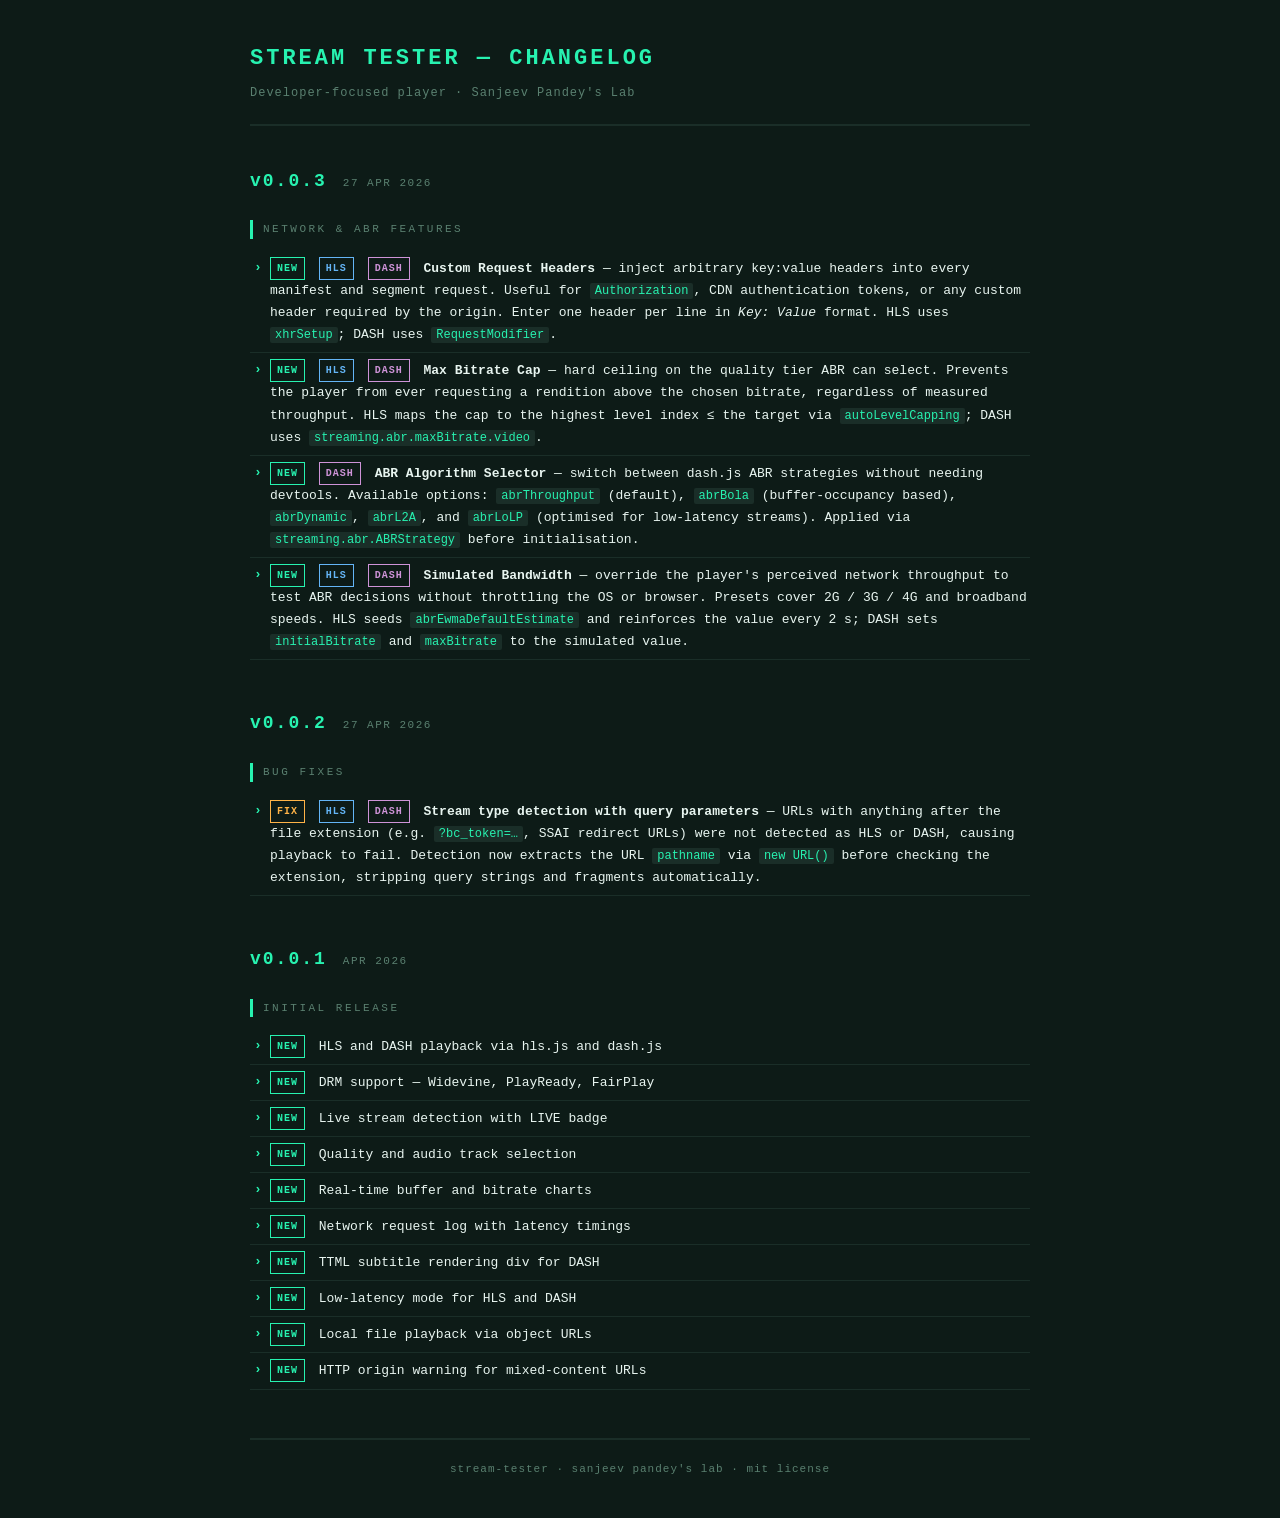
==== docs/changelog.html @ e277fc42 "more dev options" ====
<!DOCTYPE html>
<html lang="en">
  <head>
    <meta charset="utf-8" />
    <meta name="viewport" content="width=device-width, initial-scale=1" />
    <title>Changelog — Stream Tester</title>
    <style>
      :root {
        --bg: #0d1b17;
        --surface: #111f1b;
        --border: #1a2e28;
        --text: #e8f5f0;
        --muted: #5a8070;
        --accent: #27f2b0;
        --accent-alt: #1ac98f;
        --warn: #ffb347;
      }

      * {
        box-sizing: border-box;
        margin: 0;
        padding: 0;
      }

      body {
        background: var(--bg);
        color: var(--text);
        font-family: "Courier New", Courier, monospace;
        font-size: 14px;
        line-height: 1.7;
        padding: 40px 24px;
      }

      .container {
        max-width: 780px;
        margin: 0 auto;
      }

      header {
        border-bottom: 2px solid var(--border);
        padding-bottom: 20px;
        margin-bottom: 40px;
      }

      header h1 {
        font-size: 22px;
        letter-spacing: 3px;
        text-transform: uppercase;
        color: var(--accent);
      }

      header p {
        color: var(--muted);
        font-size: 12px;
        margin-top: 6px;
        letter-spacing: 1px;
      }

      .release {
        margin-bottom: 48px;
      }

      .release-header {
        display: flex;
        align-items: baseline;
        gap: 16px;
        margin-bottom: 20px;
      }

      .release-version {
        font-size: 18px;
        font-weight: 700;
        letter-spacing: 2px;
        color: var(--accent);
      }

      .release-date {
        font-size: 11px;
        color: var(--muted);
        letter-spacing: 1.5px;
        text-transform: uppercase;
      }

      .section-title {
        font-size: 11px;
        text-transform: uppercase;
        letter-spacing: 2.5px;
        color: var(--muted);
        border-left: 3px solid var(--accent);
        padding-left: 10px;
        margin-bottom: 12px;
        margin-top: 24px;
      }

      ul {
        list-style: none;
        padding: 0;
      }

      ul li {
        padding: 6px 0 6px 20px;
        border-bottom: 1px solid var(--border);
        position: relative;
        font-size: 13px;
        color: var(--text);
      }

      ul li::before {
        content: "›";
        position: absolute;
        left: 4px;
        color: var(--accent);
        font-weight: 700;
      }

      .tag {
        display: inline-block;
        font-size: 10px;
        font-weight: 700;
        letter-spacing: 1px;
        text-transform: uppercase;
        padding: 2px 6px;
        margin-right: 6px;
        border: 1px solid;
        vertical-align: middle;
      }

      .tag.new { color: var(--accent); border-color: var(--accent); }
      .tag.fix { color: var(--warn); border-color: var(--warn); }
      .tag.hls { color: #64b5f6; border-color: #64b5f6; }
      .tag.dash { color: #ce93d8; border-color: #ce93d8; }

      code {
        background: var(--border);
        padding: 1px 5px;
        border-radius: 2px;
        font-family: inherit;
        font-size: 12px;
        color: var(--accent);
      }

      footer {
        border-top: 2px solid var(--border);
        padding-top: 20px;
        margin-top: 40px;
        font-size: 11px;
        color: var(--muted);
        letter-spacing: 1px;
        text-align: center;
      }
    </style>
  </head>
  <body>
    <div class="container">
      <header>
        <h1>Stream Tester — Changelog</h1>
        <p>Developer-focused player · Sanjeev Pandey's Lab</p>
      </header>

      <!-- v0.0.3 -->
      <div class="release">
        <div class="release-header">
          <span class="release-version">v0.0.3</span>
          <span class="release-date">27 Apr 2026</span>
        </div>

        <div class="section-title">Network &amp; ABR Features</div>
        <ul>
          <li>
            <span class="tag new">New</span>
            <span class="tag hls">HLS</span>
            <span class="tag dash">DASH</span>
            <strong>Custom Request Headers</strong> — inject arbitrary key:value headers into
            every manifest and segment request. Useful for <code>Authorization</code>, CDN
            authentication tokens, or any custom header required by the origin. Enter one header
            per line in <em>Key: Value</em> format. HLS uses <code>xhrSetup</code>;
            DASH uses <code>RequestModifier</code>.
          </li>
          <li>
            <span class="tag new">New</span>
            <span class="tag hls">HLS</span>
            <span class="tag dash">DASH</span>
            <strong>Max Bitrate Cap</strong> — hard ceiling on the quality tier ABR can select.
            Prevents the player from ever requesting a rendition above the chosen bitrate,
            regardless of measured throughput. HLS maps the cap to the highest level index
            ≤ the target via <code>autoLevelCapping</code>; DASH uses
            <code>streaming.abr.maxBitrate.video</code>.
          </li>
          <li>
            <span class="tag new">New</span>
            <span class="tag dash">DASH</span>
            <strong>ABR Algorithm Selector</strong> — switch between dash.js ABR strategies
            without needing devtools. Available options: <code>abrThroughput</code> (default),
            <code>abrBola</code> (buffer-occupancy based), <code>abrDynamic</code>,
            <code>abrL2A</code>, and <code>abrLoLP</code> (optimised for low-latency streams).
            Applied via <code>streaming.abr.ABRStrategy</code> before initialisation.
          </li>
          <li>
            <span class="tag new">New</span>
            <span class="tag hls">HLS</span>
            <span class="tag dash">DASH</span>
            <strong>Simulated Bandwidth</strong> — override the player's perceived network
            throughput to test ABR decisions without throttling the OS or browser. Presets cover
            2G / 3G / 4G and broadband speeds. HLS seeds <code>abrEwmaDefaultEstimate</code>
            and reinforces the value every 2 s; DASH sets <code>initialBitrate</code> and
            <code>maxBitrate</code> to the simulated value.
          </li>
        </ul>
      </div>

      <!-- v0.0.2 -->
      <div class="release">
        <div class="release-header">
          <span class="release-version">v0.0.2</span>
          <span class="release-date">27 Apr 2026</span>
        </div>

        <div class="section-title">Bug Fixes</div>
        <ul>
          <li>
            <span class="tag fix">Fix</span>
            <span class="tag hls">HLS</span>
            <span class="tag dash">DASH</span>
            <strong>Stream type detection with query parameters</strong> — URLs with anything
            after the file extension (e.g. <code>?bc_token=…</code>, SSAI redirect URLs) were
            not detected as HLS or DASH, causing playback to fail. Detection now extracts the
            URL <code>pathname</code> via <code>new URL()</code> before checking the extension,
            stripping query strings and fragments automatically.
          </li>
        </ul>
      </div>

      <!-- v0.0.1 -->
      <div class="release">
        <div class="release-header">
          <span class="release-version">v0.0.1</span>
          <span class="release-date">Apr 2026</span>
        </div>

        <div class="section-title">Initial Release</div>
        <ul>
          <li><span class="tag new">New</span> HLS and DASH playback via hls.js and dash.js</li>
          <li><span class="tag new">New</span> DRM support — Widevine, PlayReady, FairPlay</li>
          <li><span class="tag new">New</span> Live stream detection with LIVE badge</li>
          <li><span class="tag new">New</span> Quality and audio track selection</li>
          <li><span class="tag new">New</span> Real-time buffer and bitrate charts</li>
          <li><span class="tag new">New</span> Network request log with latency timings</li>
          <li><span class="tag new">New</span> TTML subtitle rendering div for DASH</li>
          <li><span class="tag new">New</span> Low-latency mode for HLS and DASH</li>
          <li><span class="tag new">New</span> Local file playback via object URLs</li>
          <li><span class="tag new">New</span> HTTP origin warning for mixed-content URLs</li>
        </ul>
      </div>

      <footer>stream-tester · sanjeev pandey's lab · mit license</footer>
    </div>
  </body>
</html>
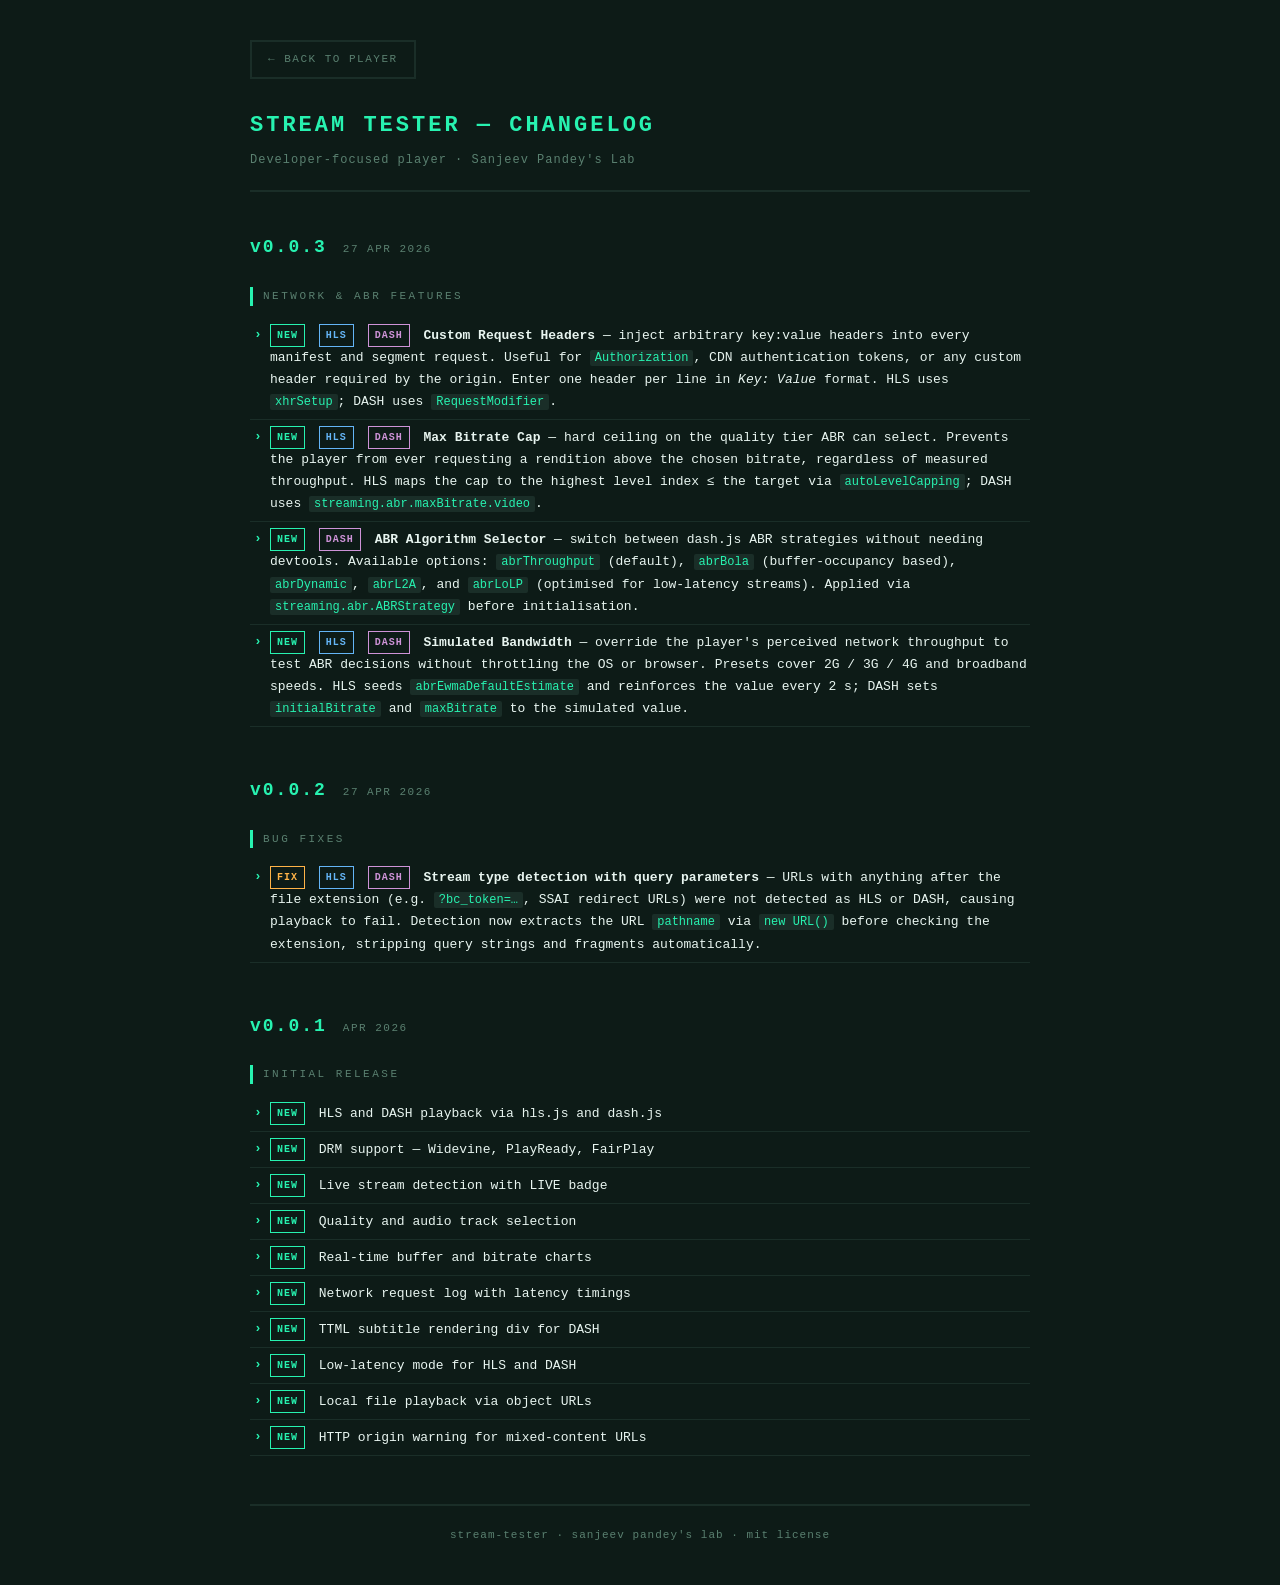
==== commit a4a69984: "more dev options: x2" ====
--- a/docs/changelog.html
+++ b/docs/changelog.html
@@ -148,10 +148,29 @@
         letter-spacing: 1px;
         text-align: center;
       }
+
+      .back-btn {
+        display: inline-block;
+        margin-bottom: 28px;
+        padding: 8px 16px;
+        border: 2px solid var(--border);
+        color: var(--muted);
+        font-family: inherit;
+        font-size: 11px;
+        text-transform: uppercase;
+        letter-spacing: 1.5px;
+        text-decoration: none;
+      }
+
+      .back-btn:hover {
+        border-color: var(--accent);
+        color: var(--accent);
+      }
     </style>
   </head>
   <body>
     <div class="container">
+      <a href="../index.html" class="back-btn">← Back to Player</a>
       <header>
         <h1>Stream Tester — Changelog</h1>
         <p>Developer-focused player · Sanjeev Pandey's Lab</p>
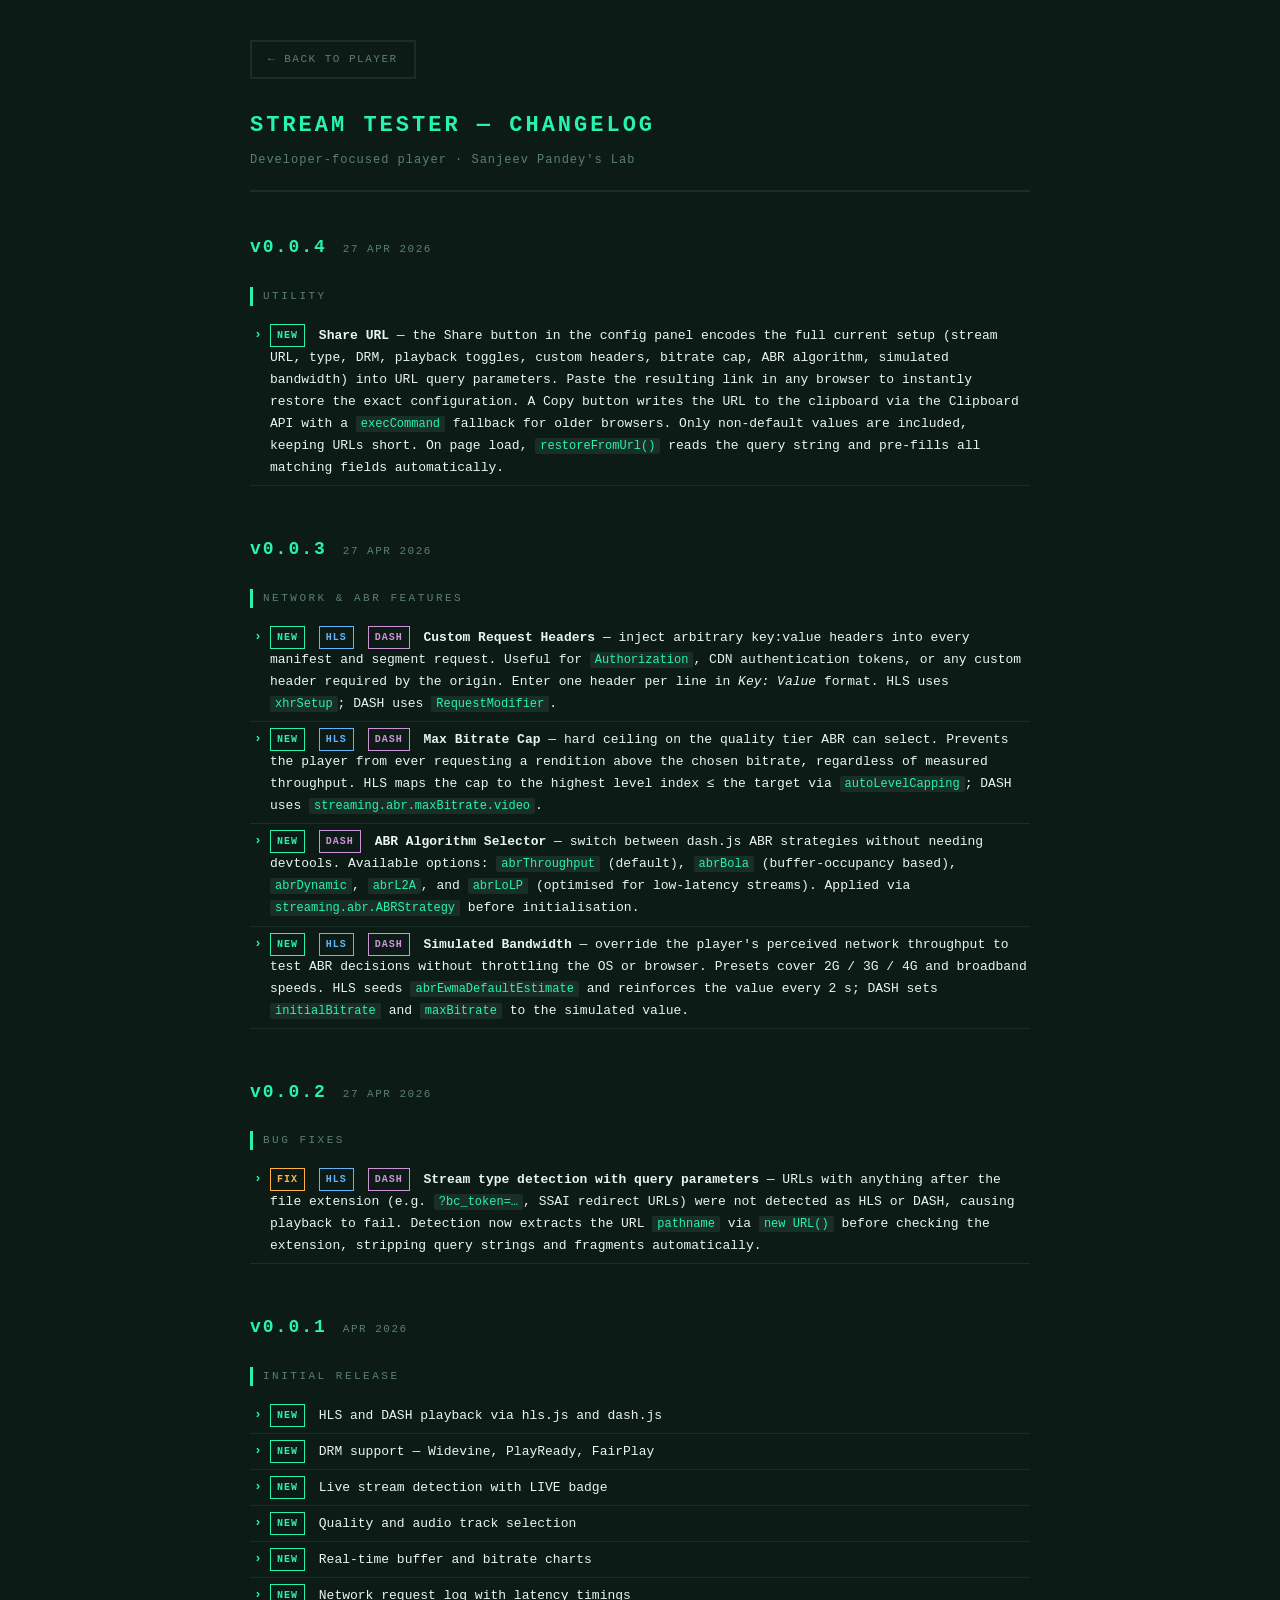
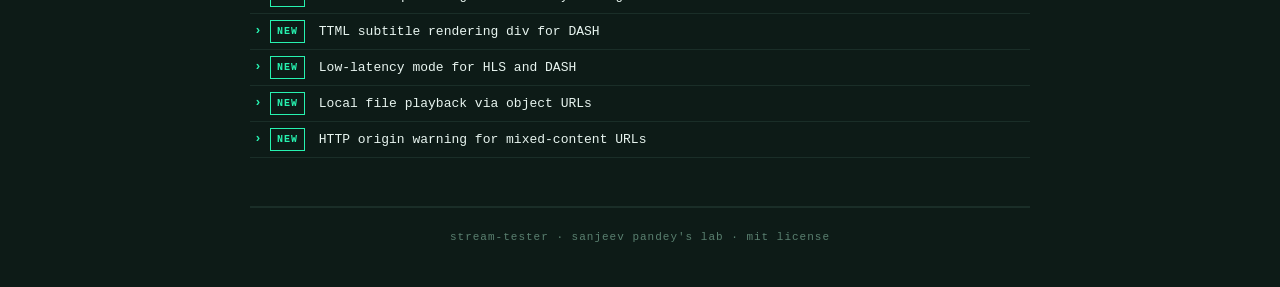
==== commit 9da29ff7: "adding share option" ====
--- a/docs/changelog.html
+++ b/docs/changelog.html
@@ -176,6 +176,29 @@
         <p>Developer-focused player · Sanjeev Pandey's Lab</p>
       </header>
 
+      <!-- v0.0.4 -->
+      <div class="release">
+        <div class="release-header">
+          <span class="release-version">v0.0.4</span>
+          <span class="release-date">27 Apr 2026</span>
+        </div>
+
+        <div class="section-title">Utility</div>
+        <ul>
+          <li>
+            <span class="tag new">New</span>
+            <strong>Share URL</strong> — the Share button in the config panel encodes the full
+            current setup (stream URL, type, DRM, playback toggles, custom headers, bitrate cap,
+            ABR algorithm, simulated bandwidth) into URL query parameters. Paste the resulting
+            link in any browser to instantly restore the exact configuration. A Copy button
+            writes the URL to the clipboard via the Clipboard API with a <code>execCommand</code>
+            fallback for older browsers. Only non-default values are included, keeping URLs short.
+            On page load, <code>restoreFromUrl()</code> reads the query string and pre-fills
+            all matching fields automatically.
+          </li>
+        </ul>
+      </div>
+
       <!-- v0.0.3 -->
       <div class="release">
         <div class="release-header">
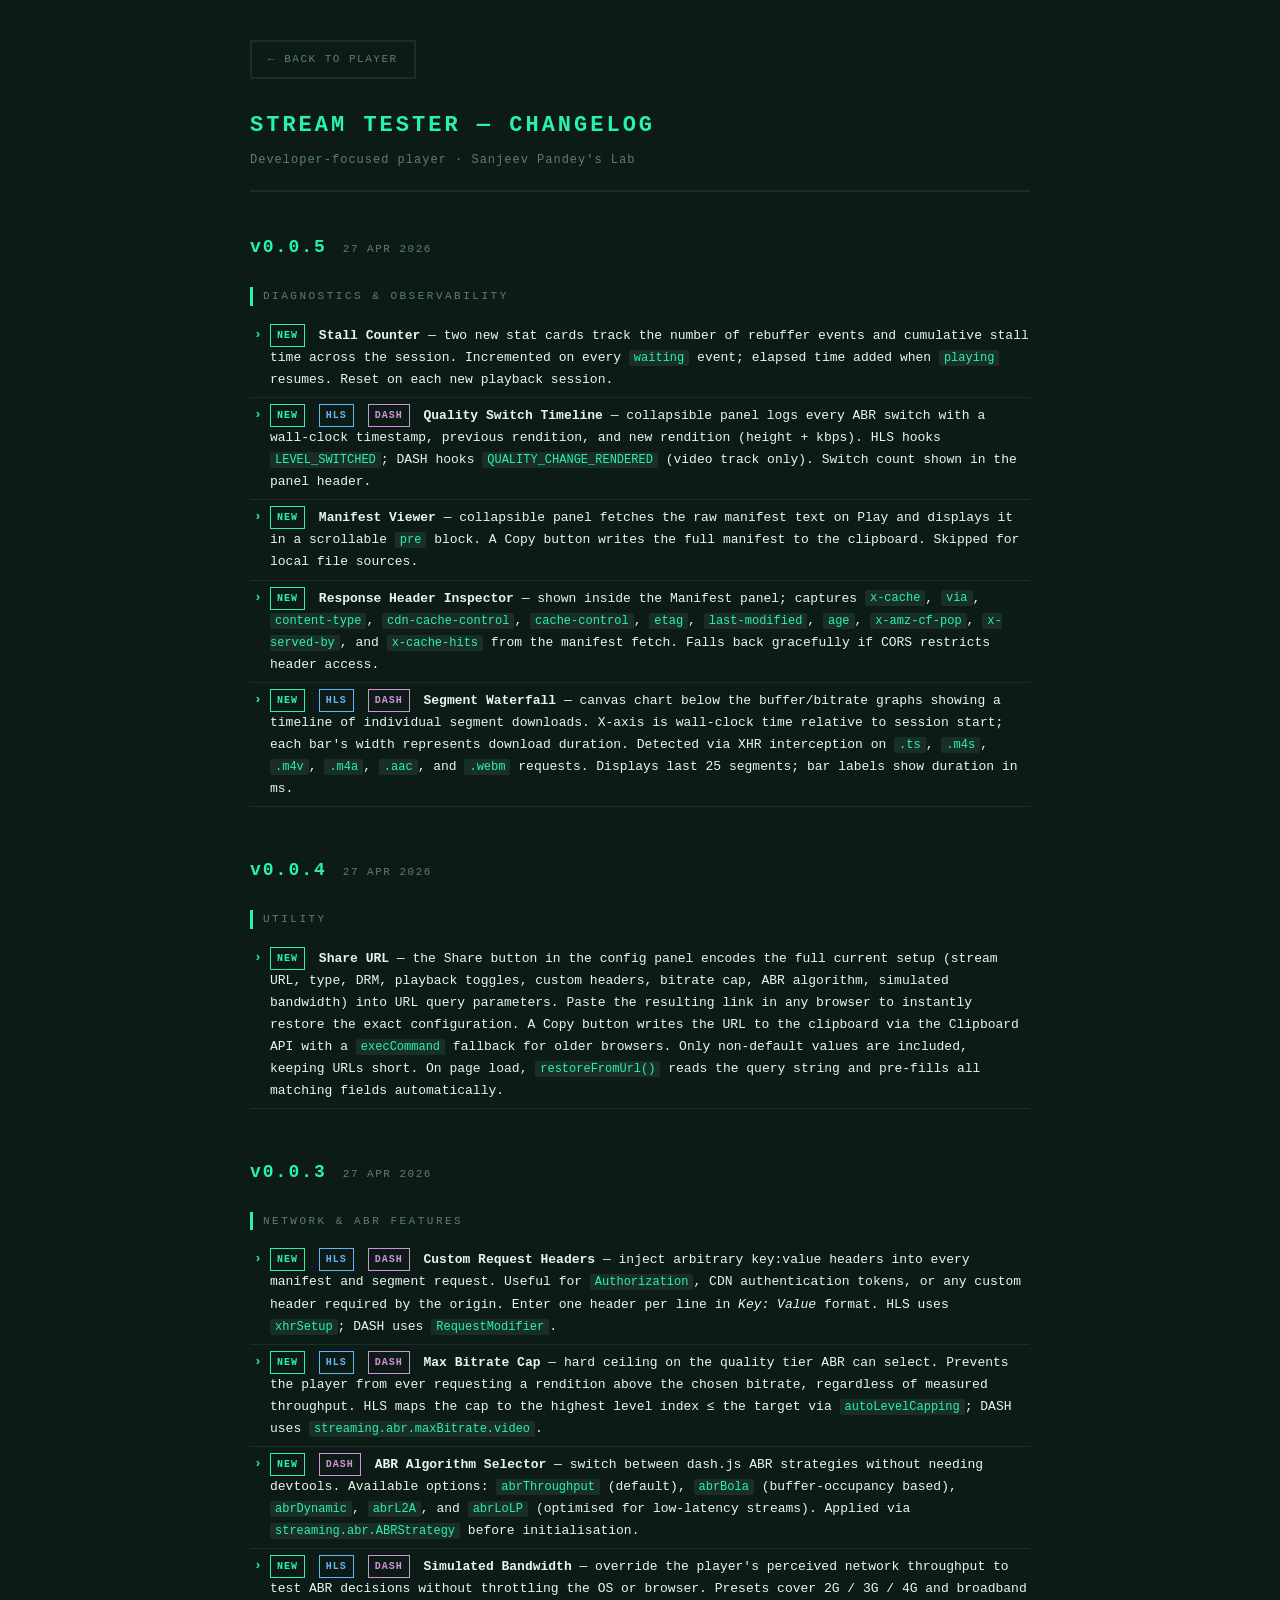
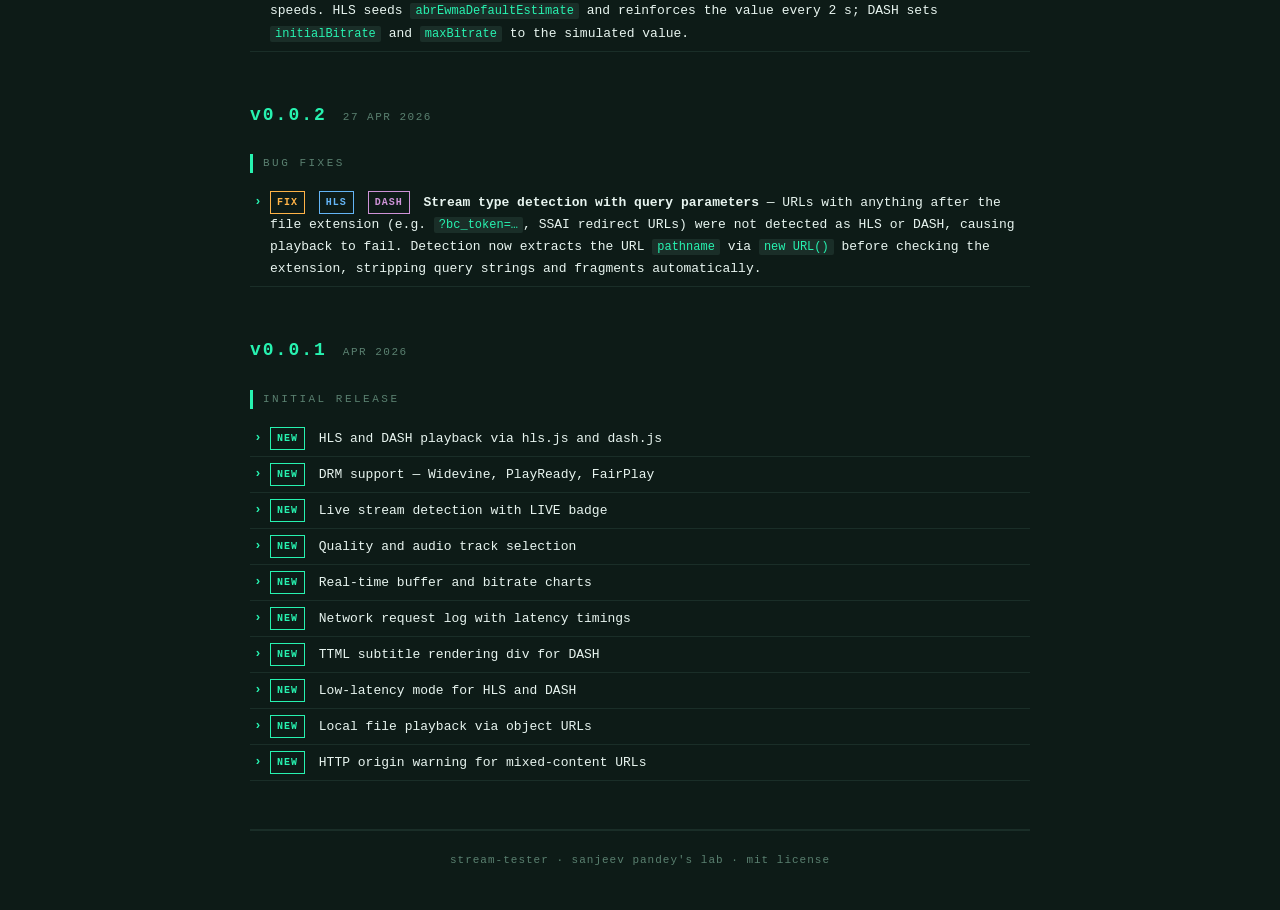
==== commit bfb58209: "manifest checker" ====
--- a/docs/changelog.html
+++ b/docs/changelog.html
@@ -176,6 +176,61 @@
         <p>Developer-focused player · Sanjeev Pandey's Lab</p>
       </header>
 
+      <!-- v0.0.5 -->
+      <div class="release">
+        <div class="release-header">
+          <span class="release-version">v0.0.5</span>
+          <span class="release-date">27 Apr 2026</span>
+        </div>
+
+        <div class="section-title">Diagnostics &amp; Observability</div>
+        <ul>
+          <li>
+            <span class="tag new">New</span>
+            <strong>Stall Counter</strong> — two new stat cards track the number of rebuffer
+            events and cumulative stall time across the session. Incremented on every
+            <code>waiting</code> event; elapsed time added when <code>playing</code> resumes.
+            Reset on each new playback session.
+          </li>
+          <li>
+            <span class="tag new">New</span>
+            <span class="tag hls">HLS</span>
+            <span class="tag dash">DASH</span>
+            <strong>Quality Switch Timeline</strong> — collapsible panel logs every ABR switch
+            with a wall-clock timestamp, previous rendition, and new rendition (height + kbps).
+            HLS hooks <code>LEVEL_SWITCHED</code>; DASH hooks
+            <code>QUALITY_CHANGE_RENDERED</code> (video track only). Switch count shown in
+            the panel header.
+          </li>
+          <li>
+            <span class="tag new">New</span>
+            <strong>Manifest Viewer</strong> — collapsible panel fetches the raw manifest
+            text on Play and displays it in a scrollable <code>pre</code> block. A Copy
+            button writes the full manifest to the clipboard. Skipped for local file sources.
+          </li>
+          <li>
+            <span class="tag new">New</span>
+            <strong>Response Header Inspector</strong> — shown inside the Manifest panel;
+            captures <code>x-cache</code>, <code>via</code>, <code>content-type</code>,
+            <code>cdn-cache-control</code>, <code>cache-control</code>, <code>etag</code>,
+            <code>last-modified</code>, <code>age</code>, <code>x-amz-cf-pop</code>,
+            <code>x-served-by</code>, and <code>x-cache-hits</code> from the manifest fetch.
+            Falls back gracefully if CORS restricts header access.
+          </li>
+          <li>
+            <span class="tag new">New</span>
+            <span class="tag hls">HLS</span>
+            <span class="tag dash">DASH</span>
+            <strong>Segment Waterfall</strong> — canvas chart below the buffer/bitrate graphs
+            showing a timeline of individual segment downloads. X-axis is wall-clock time
+            relative to session start; each bar's width represents download duration.
+            Detected via XHR interception on <code>.ts</code>, <code>.m4s</code>,
+            <code>.m4v</code>, <code>.m4a</code>, <code>.aac</code>, and <code>.webm</code>
+            requests. Displays last 25 segments; bar labels show duration in ms.
+          </li>
+        </ul>
+      </div>
+
       <!-- v0.0.4 -->
       <div class="release">
         <div class="release-header">
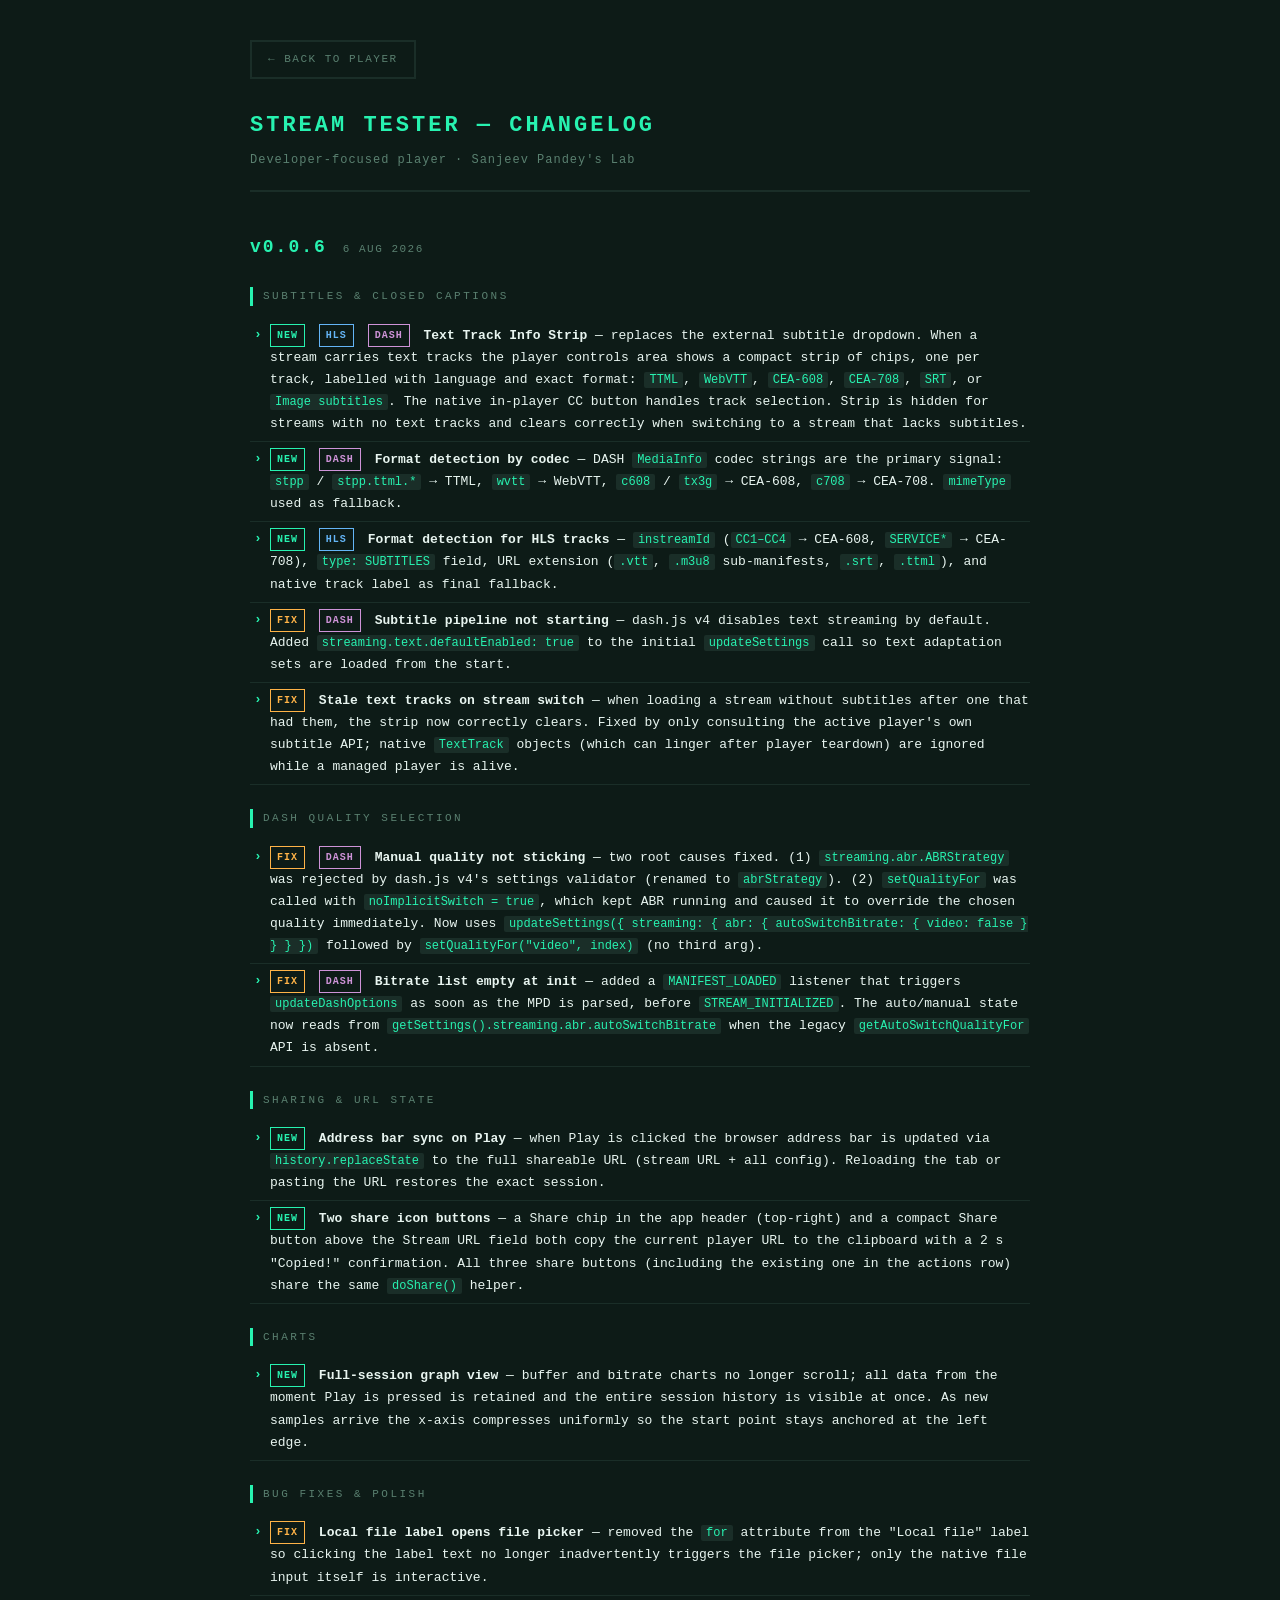
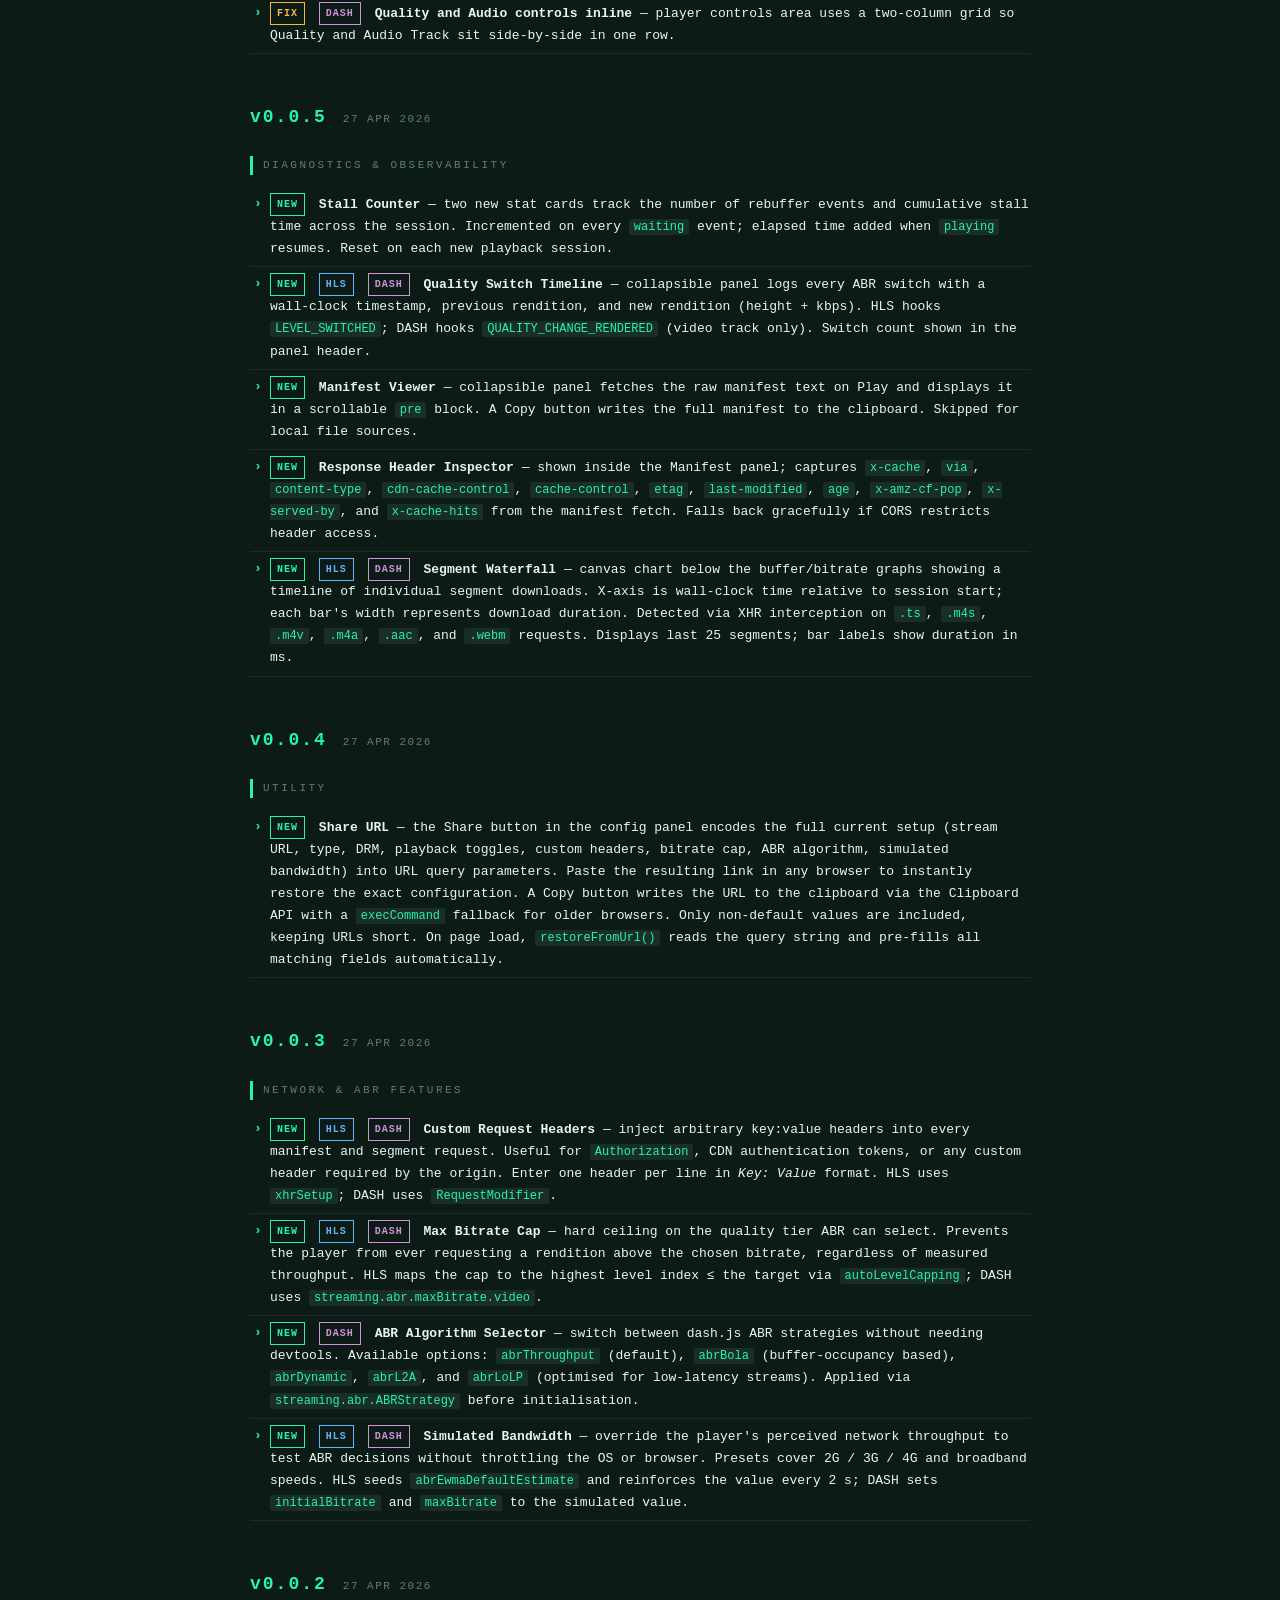
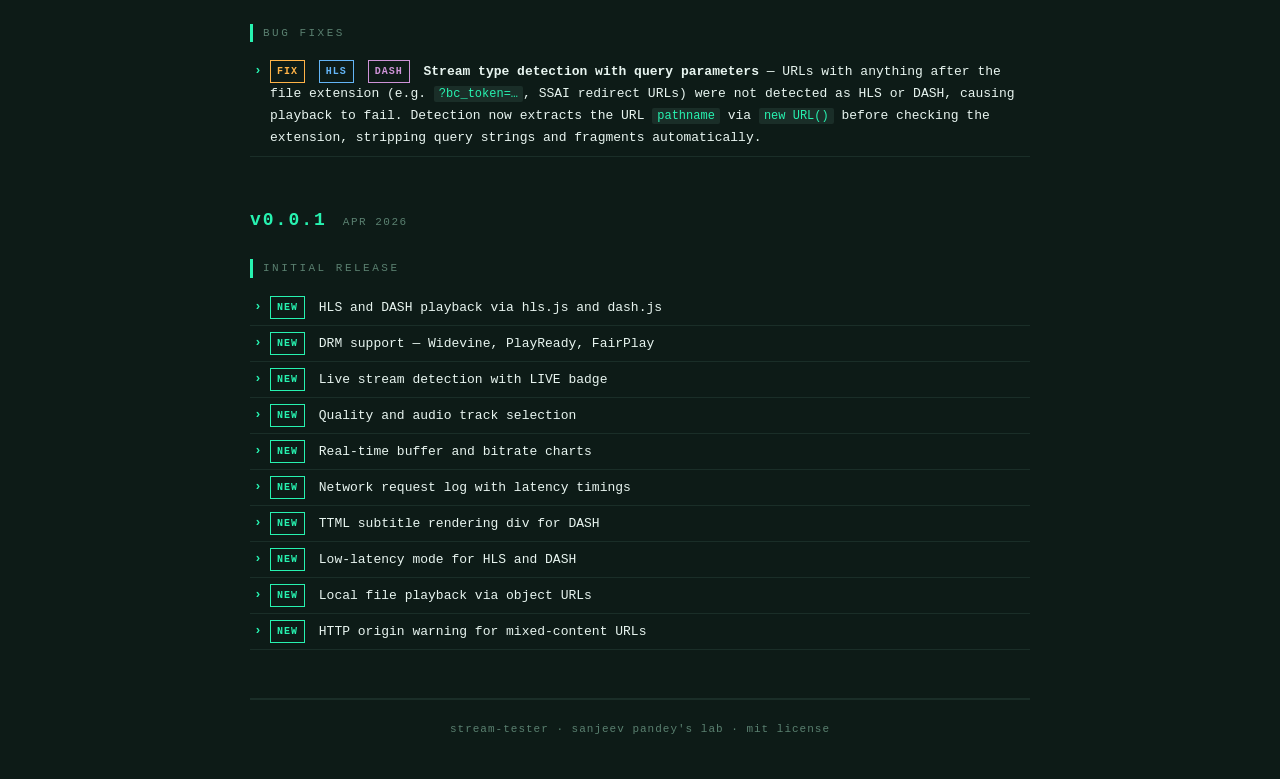
==== commit 7df47a9f: "version & changelog update" ====
--- a/docs/changelog.html
+++ b/docs/changelog.html
@@ -176,6 +176,133 @@
         <p>Developer-focused player · Sanjeev Pandey's Lab</p>
       </header>
 
+      <!-- v0.0.6 -->
+      <div class="release">
+        <div class="release-header">
+          <span class="release-version">v0.0.6</span>
+          <span class="release-date">6 Aug 2026</span>
+        </div>
+
+        <div class="section-title">Subtitles &amp; Closed Captions</div>
+        <ul>
+          <li>
+            <span class="tag new">New</span>
+            <span class="tag hls">HLS</span>
+            <span class="tag dash">DASH</span>
+            <strong>Text Track Info Strip</strong> — replaces the external subtitle dropdown.
+            When a stream carries text tracks the player controls area shows a compact strip of
+            chips, one per track, labelled with language and exact format:
+            <code>TTML</code>, <code>WebVTT</code>, <code>CEA-608</code>, <code>CEA-708</code>,
+            <code>SRT</code>, or <code>Image subtitles</code>. The native in-player CC button
+            handles track selection. Strip is hidden for streams with no text tracks and clears
+            correctly when switching to a stream that lacks subtitles.
+          </li>
+          <li>
+            <span class="tag new">New</span>
+            <span class="tag dash">DASH</span>
+            <strong>Format detection by codec</strong> — DASH <code>MediaInfo</code> codec
+            strings are the primary signal: <code>stpp</code> / <code>stpp.ttml.*</code> →
+            TTML, <code>wvtt</code> → WebVTT, <code>c608</code> / <code>tx3g</code> →
+            CEA-608, <code>c708</code> → CEA-708. <code>mimeType</code> used as fallback.
+          </li>
+          <li>
+            <span class="tag new">New</span>
+            <span class="tag hls">HLS</span>
+            <strong>Format detection for HLS tracks</strong> — <code>instreamId</code>
+            (<code>CC1–CC4</code> → CEA-608, <code>SERVICE*</code> → CEA-708),
+            <code>type: SUBTITLES</code> field, URL extension (<code>.vtt</code>,
+            <code>.m3u8</code> sub-manifests, <code>.srt</code>, <code>.ttml</code>),
+            and native track label as final fallback.
+          </li>
+          <li>
+            <span class="tag fix">Fix</span>
+            <span class="tag dash">DASH</span>
+            <strong>Subtitle pipeline not starting</strong> — dash.js v4 disables text streaming
+            by default. Added <code>streaming.text.defaultEnabled: true</code> to the initial
+            <code>updateSettings</code> call so text adaptation sets are loaded from the start.
+          </li>
+          <li>
+            <span class="tag fix">Fix</span>
+            <strong>Stale text tracks on stream switch</strong> — when loading a stream without
+            subtitles after one that had them, the strip now correctly clears. Fixed by only
+            consulting the active player's own subtitle API; native <code>TextTrack</code>
+            objects (which can linger after player teardown) are ignored while a managed player
+            is alive.
+          </li>
+        </ul>
+
+        <div class="section-title">DASH Quality Selection</div>
+        <ul>
+          <li>
+            <span class="tag fix">Fix</span>
+            <span class="tag dash">DASH</span>
+            <strong>Manual quality not sticking</strong> — two root causes fixed. (1)
+            <code>streaming.abr.ABRStrategy</code> was rejected by dash.js v4's settings
+            validator (renamed to <code>abrStrategy</code>). (2) <code>setQualityFor</code>
+            was called with <code>noImplicitSwitch = true</code>, which kept ABR running and
+            caused it to override the chosen quality immediately. Now uses
+            <code>updateSettings({ streaming: { abr: { autoSwitchBitrate: { video: false } } } })</code>
+            followed by <code>setQualityFor("video", index)</code> (no third arg).
+          </li>
+          <li>
+            <span class="tag fix">Fix</span>
+            <span class="tag dash">DASH</span>
+            <strong>Bitrate list empty at init</strong> — added a
+            <code>MANIFEST_LOADED</code> listener that triggers <code>updateDashOptions</code>
+            as soon as the MPD is parsed, before <code>STREAM_INITIALIZED</code>. The
+            auto/manual state now reads from <code>getSettings().streaming.abr.autoSwitchBitrate</code>
+            when the legacy <code>getAutoSwitchQualityFor</code> API is absent.
+          </li>
+        </ul>
+
+        <div class="section-title">Sharing &amp; URL State</div>
+        <ul>
+          <li>
+            <span class="tag new">New</span>
+            <strong>Address bar sync on Play</strong> — when Play is clicked the browser
+            address bar is updated via <code>history.replaceState</code> to the full shareable
+            URL (stream URL + all config). Reloading the tab or pasting the URL restores the
+            exact session.
+          </li>
+          <li>
+            <span class="tag new">New</span>
+            <strong>Two share icon buttons</strong> — a Share chip in the app header (top-right)
+            and a compact Share button above the Stream URL field both copy the current player
+            URL to the clipboard with a 2 s "Copied!" confirmation. All three share buttons
+            (including the existing one in the actions row) share the same <code>doShare()</code>
+            helper.
+          </li>
+        </ul>
+
+        <div class="section-title">Charts</div>
+        <ul>
+          <li>
+            <span class="tag new">New</span>
+            <strong>Full-session graph view</strong> — buffer and bitrate charts no longer
+            scroll; all data from the moment Play is pressed is retained and the entire
+            session history is visible at once. As new samples arrive the x-axis compresses
+            uniformly so the start point stays anchored at the left edge.
+          </li>
+        </ul>
+
+        <div class="section-title">Bug Fixes &amp; Polish</div>
+        <ul>
+          <li>
+            <span class="tag fix">Fix</span>
+            <strong>Local file label opens file picker</strong> — removed the <code>for</code>
+            attribute from the "Local file" label so clicking the label text no longer
+            inadvertently triggers the file picker; only the native file input itself is
+            interactive.
+          </li>
+          <li>
+            <span class="tag fix">Fix</span>
+            <span class="tag dash">DASH</span>
+            <strong>Quality and Audio controls inline</strong> — player controls area uses a
+            two-column grid so Quality and Audio Track sit side-by-side in one row.
+          </li>
+        </ul>
+      </div>
+
       <!-- v0.0.5 -->
       <div class="release">
         <div class="release-header">
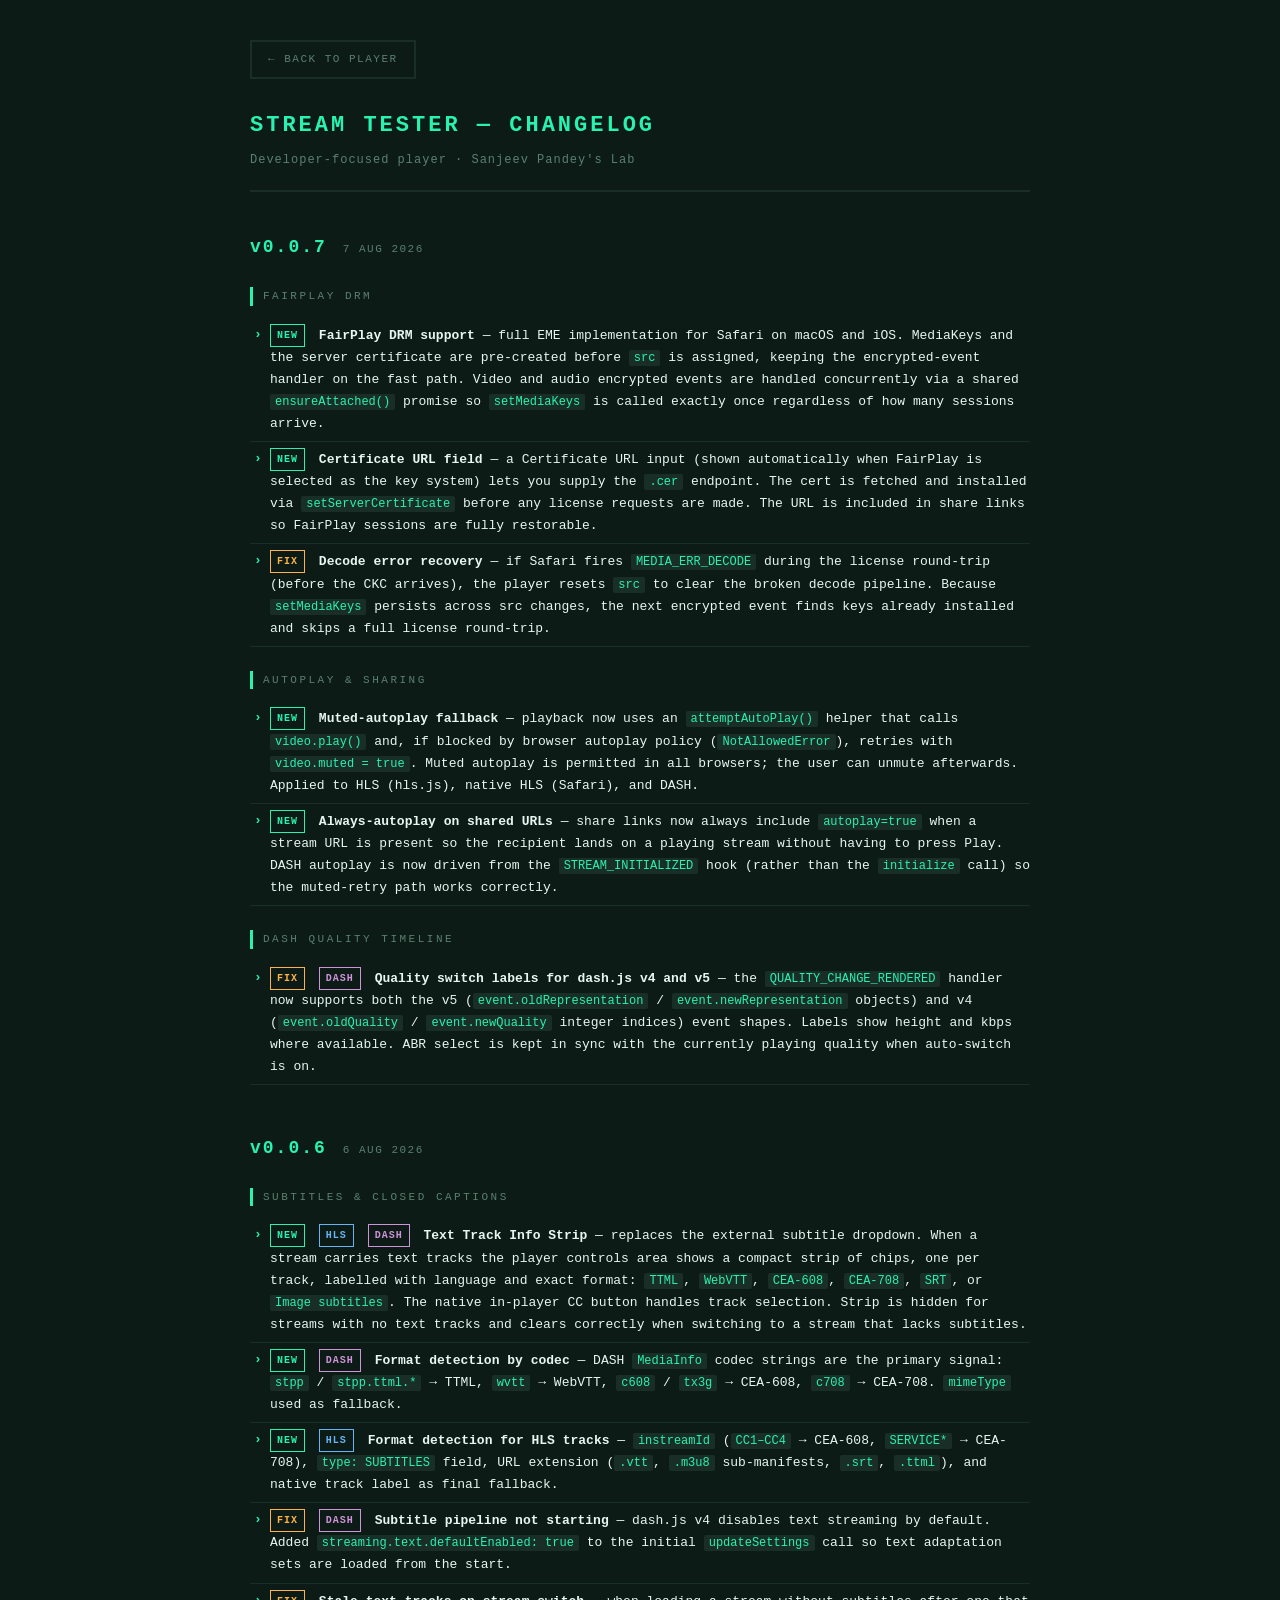
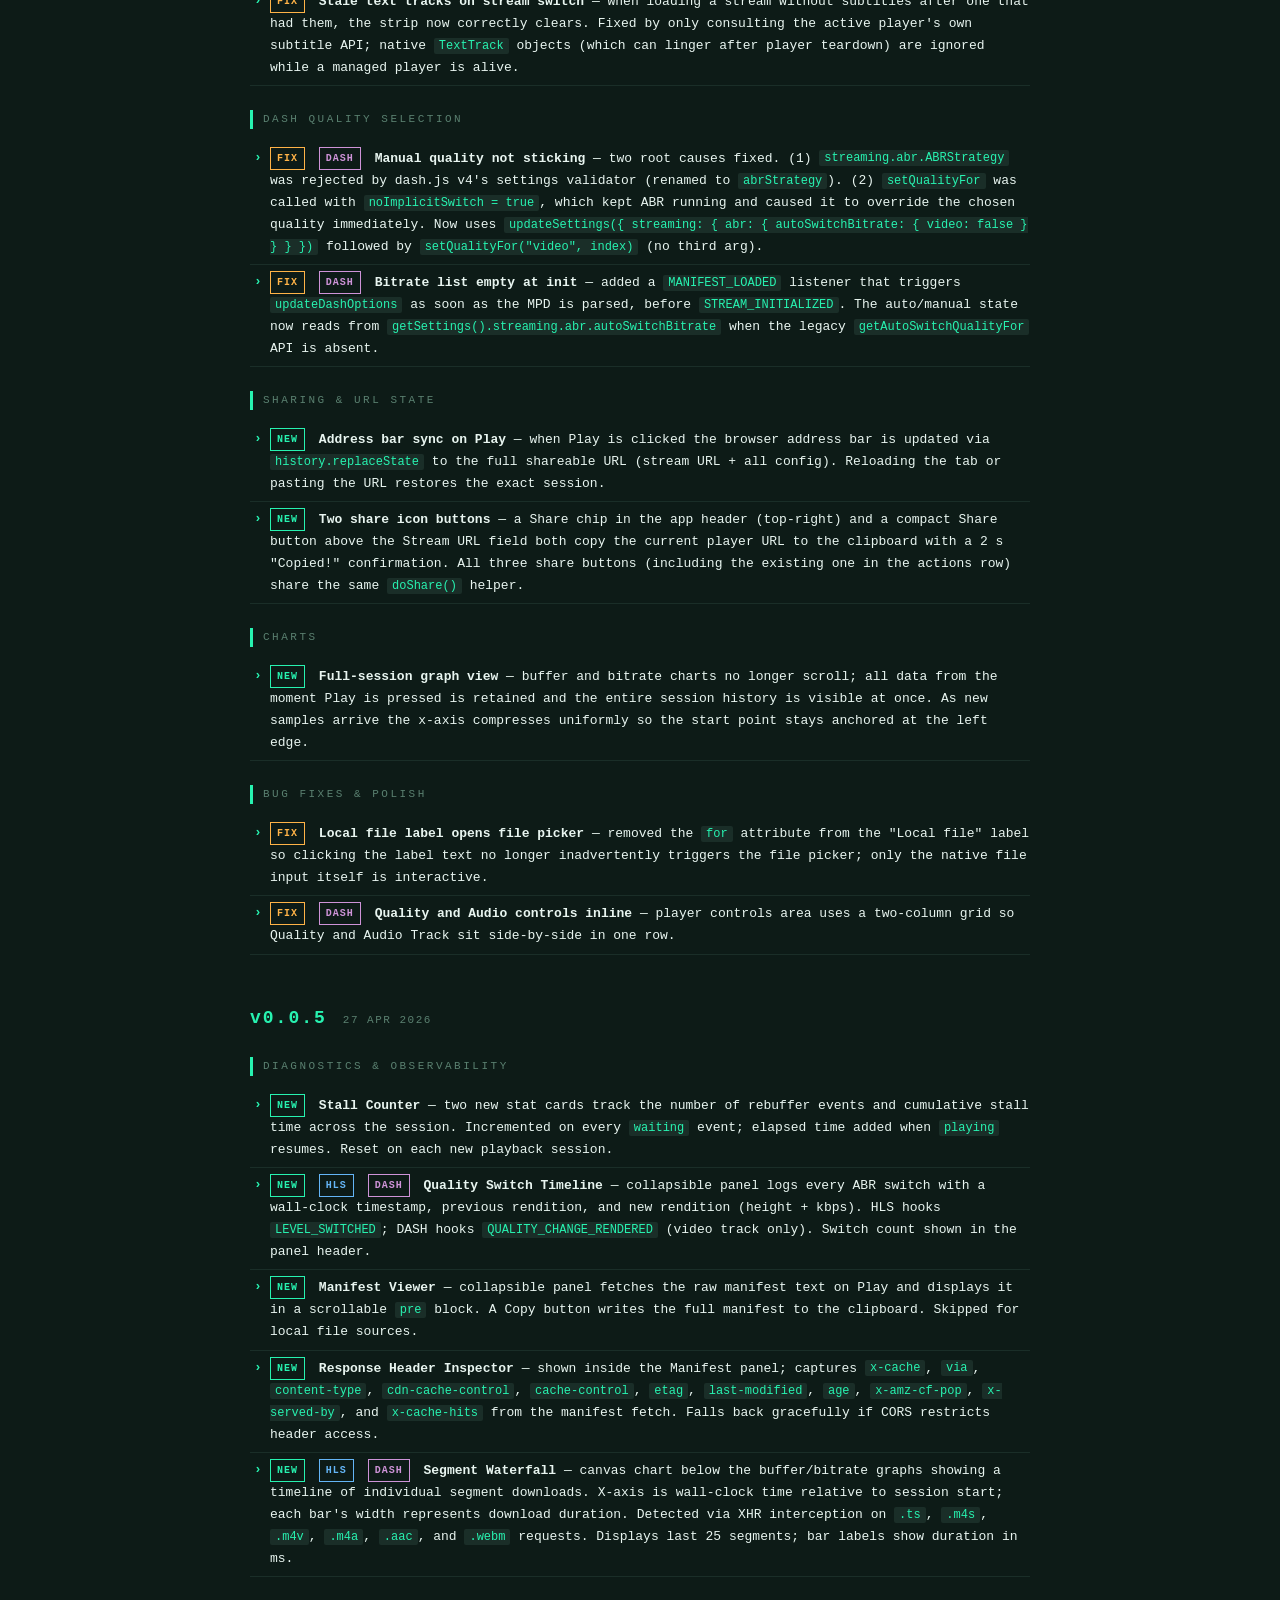
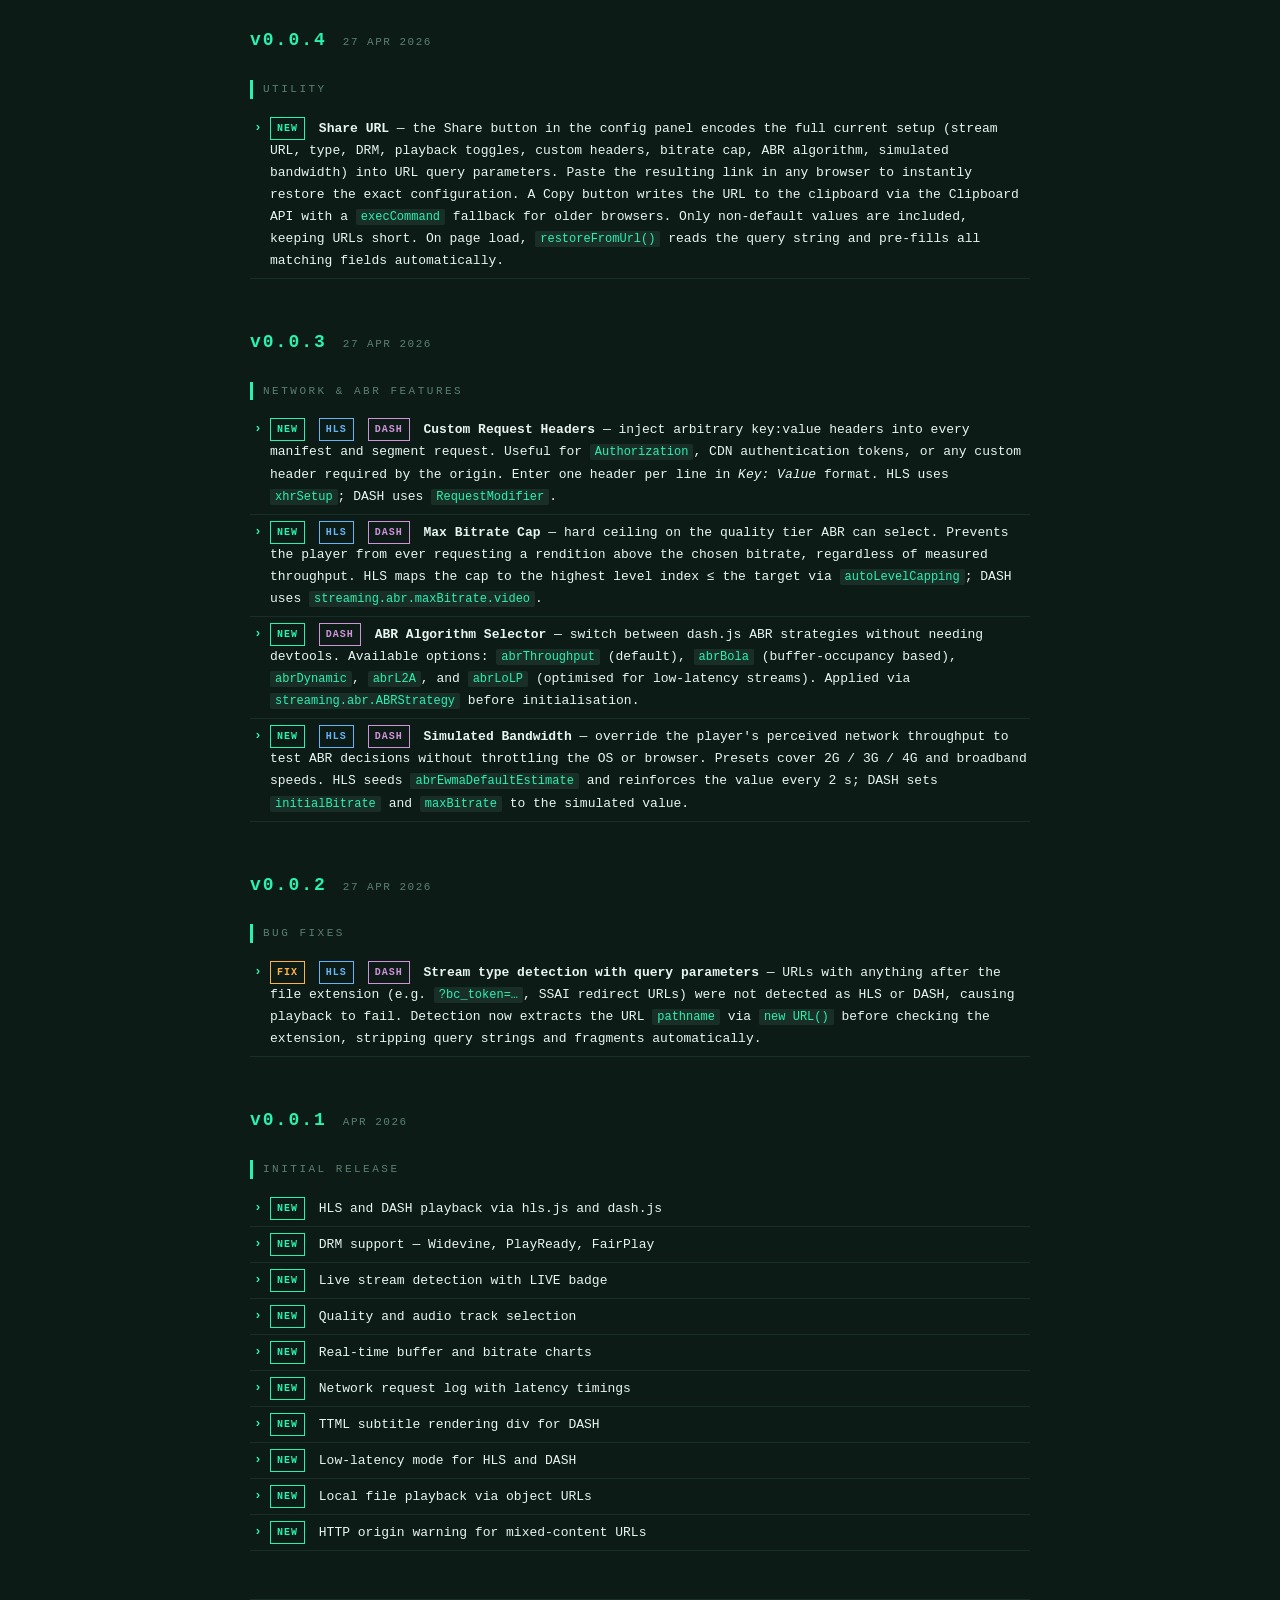
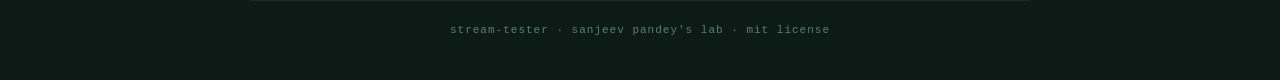
==== commit f7cdc682: "adding changelog" ====
--- a/docs/changelog.html
+++ b/docs/changelog.html
@@ -176,6 +176,77 @@
         <p>Developer-focused player · Sanjeev Pandey's Lab</p>
       </header>
 
+      <!-- v0.0.7 -->
+      <div class="release">
+        <div class="release-header">
+          <span class="release-version">v0.0.7</span>
+          <span class="release-date">7 Aug 2026</span>
+        </div>
+
+        <div class="section-title">FairPlay DRM</div>
+        <ul>
+          <li>
+            <span class="tag new">New</span>
+            <strong>FairPlay DRM support</strong> — full EME implementation for Safari on macOS
+            and iOS. MediaKeys and the server certificate are pre-created before <code>src</code>
+            is assigned, keeping the encrypted-event handler on the fast path. Video and audio
+            encrypted events are handled concurrently via a shared <code>ensureAttached()</code>
+            promise so <code>setMediaKeys</code> is called exactly once regardless of how many
+            sessions arrive.
+          </li>
+          <li>
+            <span class="tag new">New</span>
+            <strong>Certificate URL field</strong> — a Certificate URL input (shown automatically
+            when FairPlay is selected as the key system) lets you supply the <code>.cer</code>
+            endpoint. The cert is fetched and installed via <code>setServerCertificate</code>
+            before any license requests are made. The URL is included in share links so
+            FairPlay sessions are fully restorable.
+          </li>
+          <li>
+            <span class="tag fix">Fix</span>
+            <strong>Decode error recovery</strong> — if Safari fires <code>MEDIA_ERR_DECODE</code>
+            during the license round-trip (before the CKC arrives), the player resets <code>src</code>
+            to clear the broken decode pipeline. Because <code>setMediaKeys</code> persists across
+            src changes, the next encrypted event finds keys already installed and skips a full
+            license round-trip.
+          </li>
+        </ul>
+
+        <div class="section-title">Autoplay &amp; Sharing</div>
+        <ul>
+          <li>
+            <span class="tag new">New</span>
+            <strong>Muted-autoplay fallback</strong> — playback now uses an
+            <code>attemptAutoPlay()</code> helper that calls <code>video.play()</code> and, if
+            blocked by browser autoplay policy (<code>NotAllowedError</code>), retries with
+            <code>video.muted = true</code>. Muted autoplay is permitted in all browsers; the
+            user can unmute afterwards. Applied to HLS (hls.js), native HLS (Safari), and DASH.
+          </li>
+          <li>
+            <span class="tag new">New</span>
+            <strong>Always-autoplay on shared URLs</strong> — share links now always include
+            <code>autoplay=true</code> when a stream URL is present so the recipient lands on a
+            playing stream without having to press Play. DASH autoplay is now driven from the
+            <code>STREAM_INITIALIZED</code> hook (rather than the <code>initialize</code> call)
+            so the muted-retry path works correctly.
+          </li>
+        </ul>
+
+        <div class="section-title">DASH Quality Timeline</div>
+        <ul>
+          <li>
+            <span class="tag fix">Fix</span>
+            <span class="tag dash">DASH</span>
+            <strong>Quality switch labels for dash.js v4 and v5</strong> — the
+            <code>QUALITY_CHANGE_RENDERED</code> handler now supports both the v5
+            (<code>event.oldRepresentation</code> / <code>event.newRepresentation</code> objects)
+            and v4 (<code>event.oldQuality</code> / <code>event.newQuality</code> integer indices)
+            event shapes. Labels show height and kbps where available. ABR select is kept in sync
+            with the currently playing quality when auto-switch is on.
+          </li>
+        </ul>
+      </div>
+
       <!-- v0.0.6 -->
       <div class="release">
         <div class="release-header">
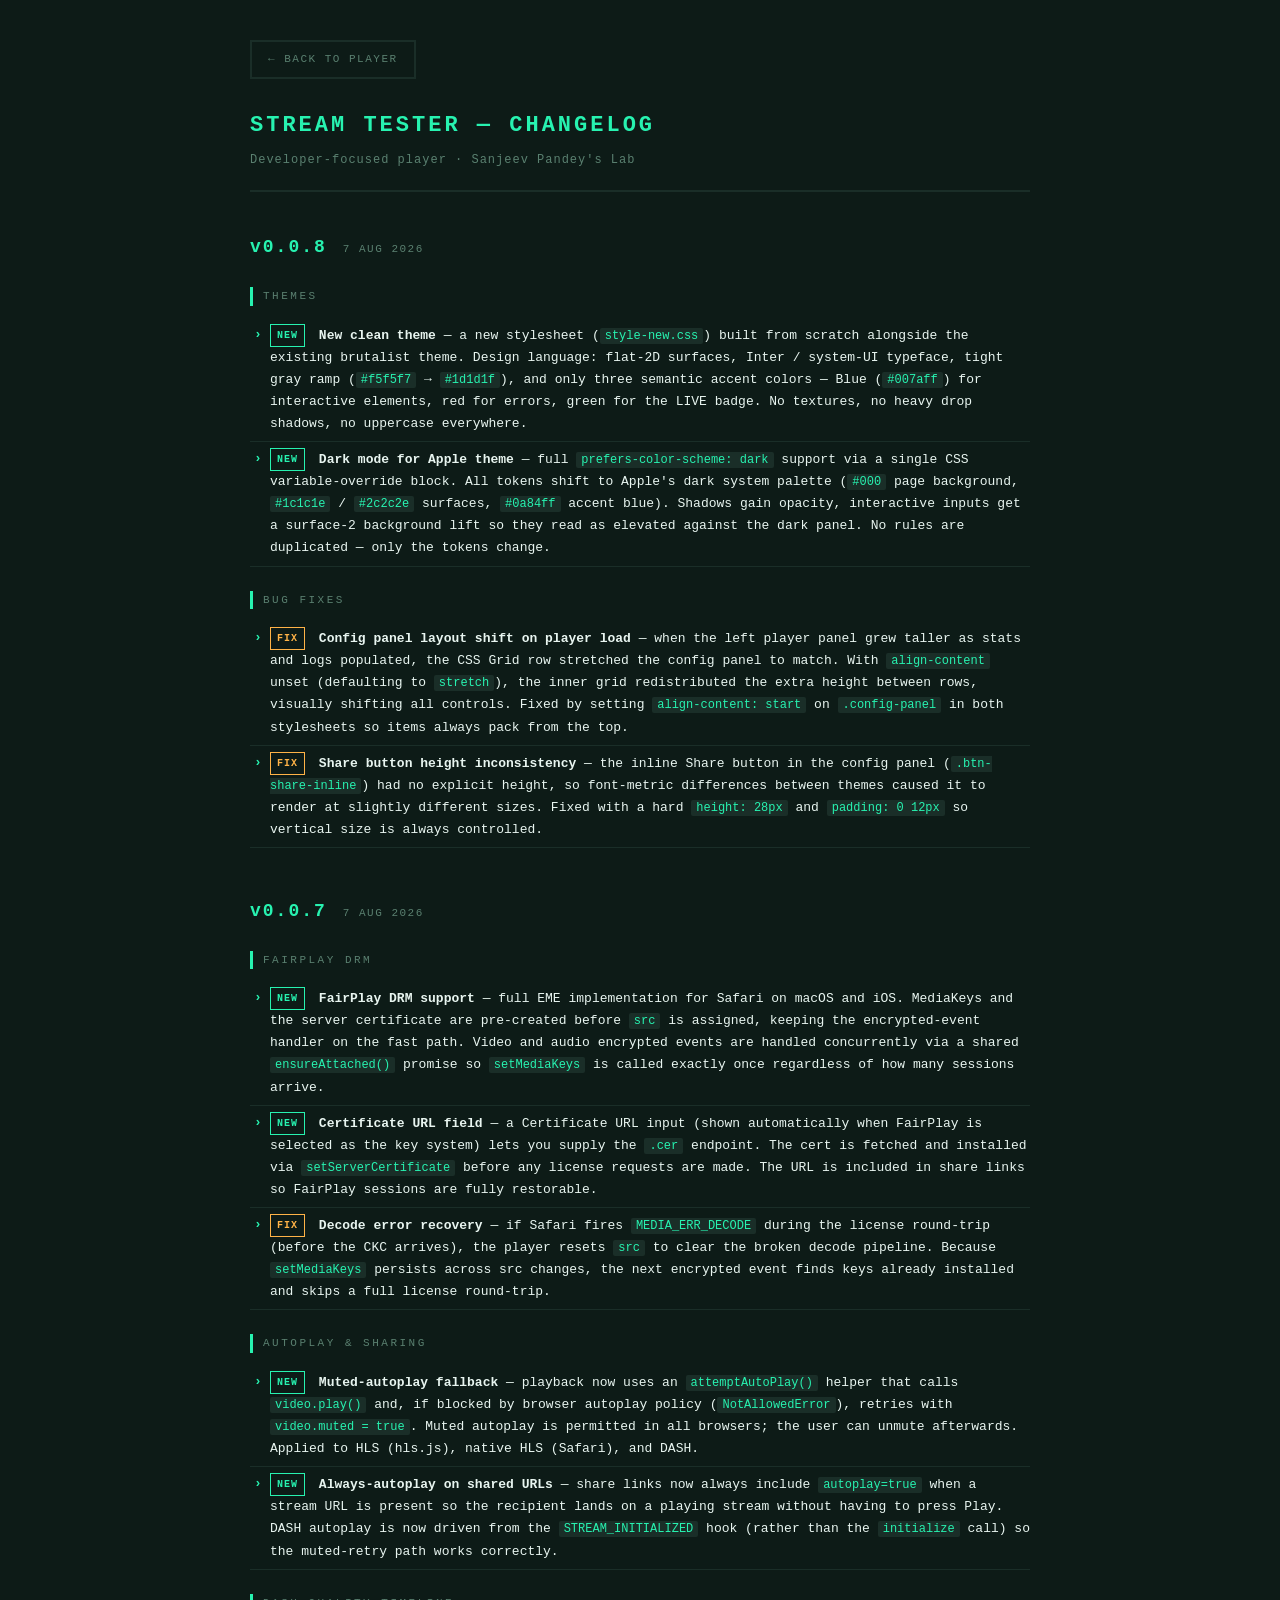
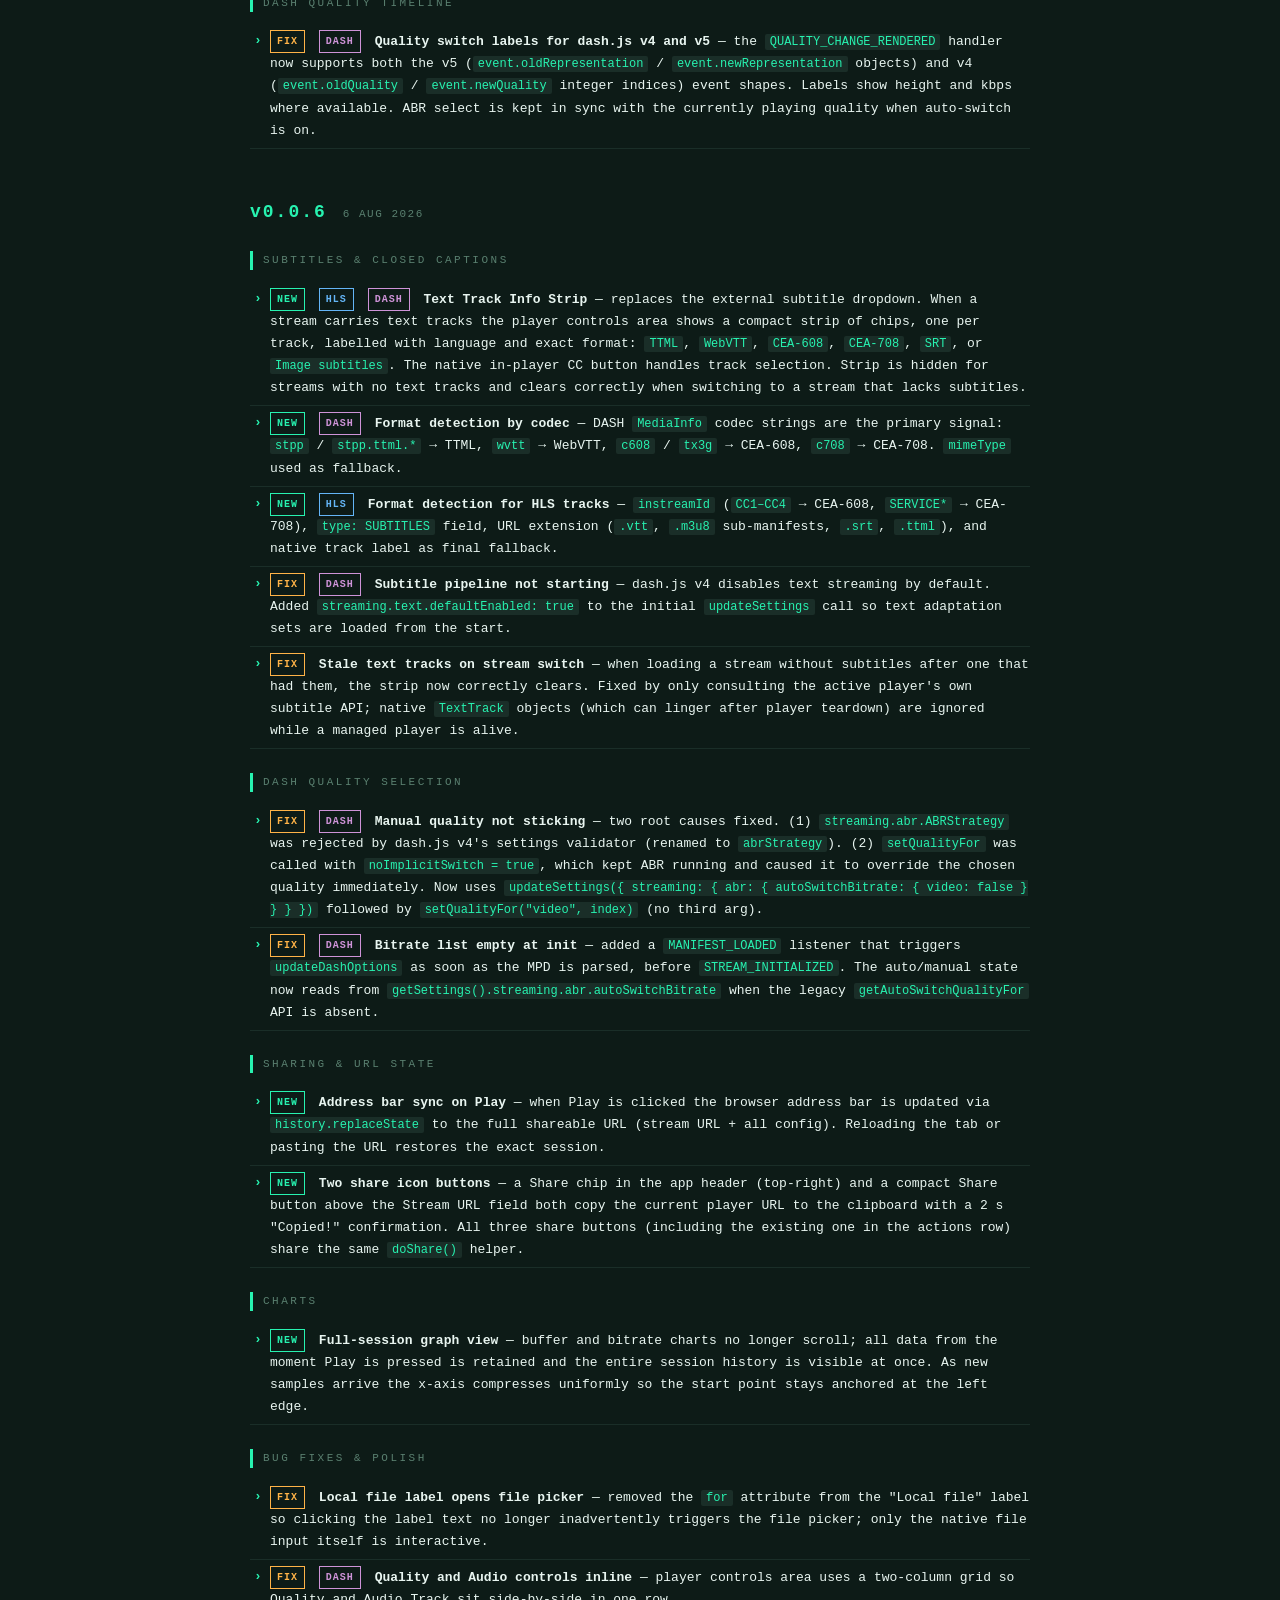
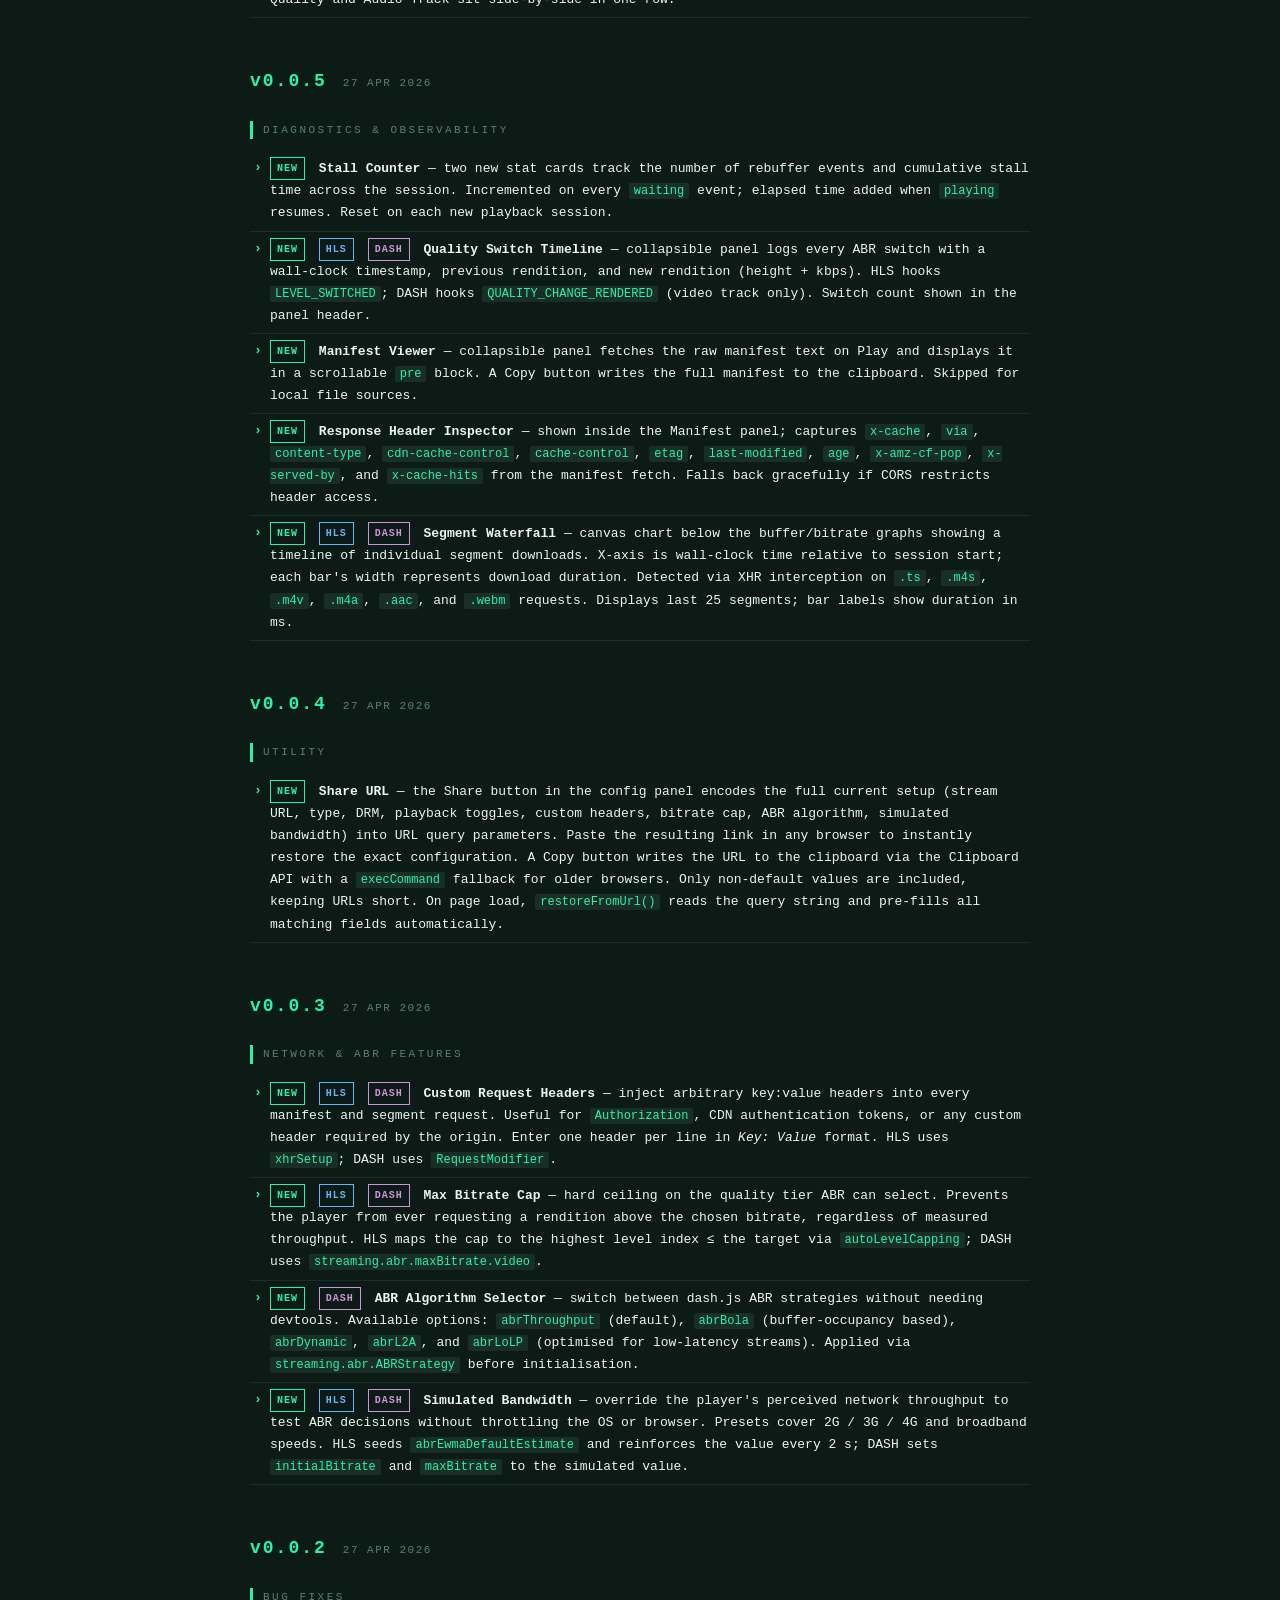
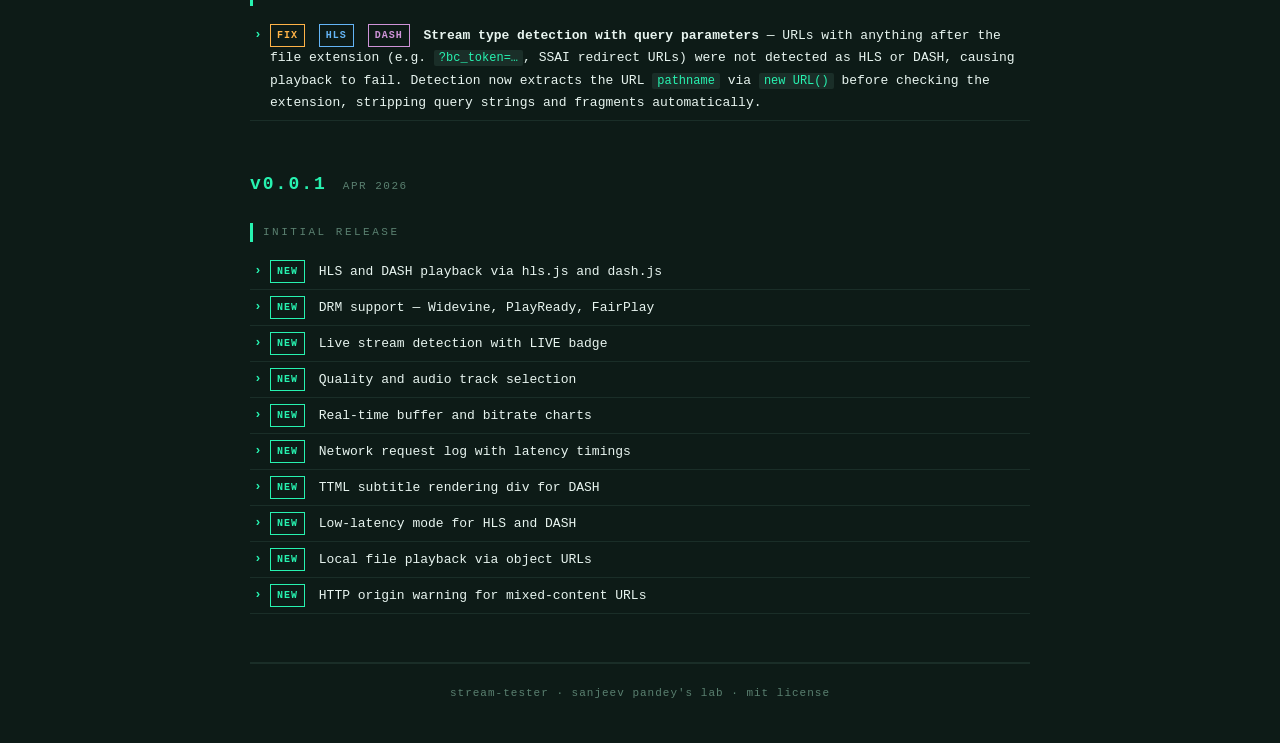
==== commit e1752341: "new theme. supports light & dark based on system" ====
--- a/docs/changelog.html
+++ b/docs/changelog.html
@@ -176,6 +176,57 @@
         <p>Developer-focused player · Sanjeev Pandey's Lab</p>
       </header>
 
+      <!-- v0.0.8 -->
+      <div class="release">
+        <div class="release-header">
+          <span class="release-version">v0.0.8</span>
+          <span class="release-date">7 Aug 2026</span>
+        </div>
+
+        <div class="section-title">Themes</div>
+        <ul>
+          <li>
+            <span class="tag new">New</span>
+            <strong>New clean theme</strong> — a new stylesheet
+            (<code>style-new.css</code>) built from scratch alongside the existing brutalist
+            theme. Design language: flat-2D surfaces, Inter / system-UI typeface, tight gray ramp
+            (<code>#f5f5f7</code> → <code>#1d1d1f</code>), and only three semantic accent colors
+            — Blue (<code>#007aff</code>) for interactive elements, red for errors, green for
+            the LIVE badge. No textures, no heavy drop shadows, no uppercase everywhere.
+          </li>
+          <li>
+            <span class="tag new">New</span>
+            <strong>Dark mode for Apple theme</strong> — full <code>prefers-color-scheme: dark</code>
+            support via a single CSS variable-override block. All tokens shift to Apple's dark
+            system palette (<code>#000</code> page background, <code>#1c1c1e</code> /
+            <code>#2c2c2e</code> surfaces, <code>#0a84ff</code> accent blue). Shadows gain
+            opacity, interactive inputs get a surface-2 background lift so they read as elevated
+            against the dark panel. No rules are duplicated — only the tokens change.
+          </li>
+        </ul>
+
+        <div class="section-title">Bug Fixes</div>
+        <ul>
+          <li>
+            <span class="tag fix">Fix</span>
+            <strong>Config panel layout shift on player load</strong> — when the left player panel
+            grew taller as stats and logs populated, the CSS Grid row stretched the config panel
+            to match. With <code>align-content</code> unset (defaulting to <code>stretch</code>),
+            the inner grid redistributed the extra height between rows, visually shifting all
+            controls. Fixed by setting <code>align-content: start</code> on
+            <code>.config-panel</code> in both stylesheets so items always pack from the top.
+          </li>
+          <li>
+            <span class="tag fix">Fix</span>
+            <strong>Share button height inconsistency</strong> — the inline Share button in the
+            config panel (<code>.btn-share-inline</code>) had no explicit height, so font-metric
+            differences between themes caused it to render at slightly different sizes. Fixed with
+            a hard <code>height: 28px</code> and <code>padding: 0 12px</code> so vertical size
+            is always controlled.
+          </li>
+        </ul>
+      </div>
+
       <!-- v0.0.7 -->
       <div class="release">
         <div class="release-header">
